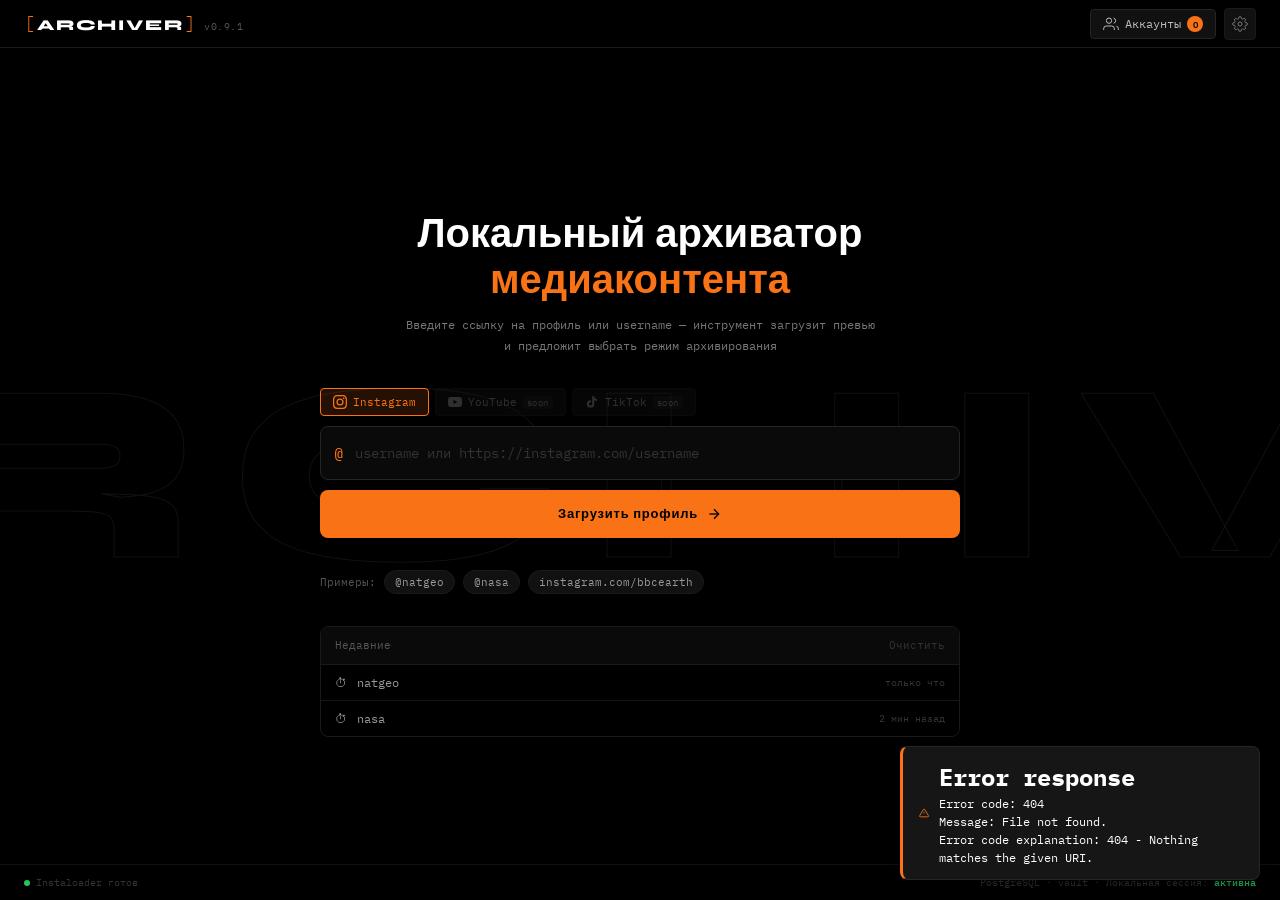
==== static/index.html @ 0d7811cb "Initial commit" ====
<!DOCTYPE html>
<html lang="ru">
<head>
  <meta charset="UTF-8" />
  <meta name="viewport" content="width=device-width, initial-scale=1.0" />
  <title>Archiver — Local Media Tool</title>

  <!-- Подключаем шрифты: IBM Plex Mono для технических данных, Syne для заголовков -->
  <link rel="preconnect" href="https://fonts.googleapis.com" />
  <link rel="preconnect" href="https://fonts.gstatic.com" crossorigin />
  <link href="https://fonts.googleapis.com/css2?family=IBM+Plex+Mono:ital,wght@0,300;0,400;0,500;0,600;1,300;1,400&family=Syne:wght@400;500;600;700;800&display=swap" rel="stylesheet" />

  <link rel="stylesheet" href="style.css" />
</head>
<body>

  <!-- =====================================================
       СТРАНИЦА ПОИСКА (search-page)
       Отображается по умолчанию при первом входе
  ====================================================== -->
  <div id="search-page" class="page active">

    <!-- Верхняя панель навигации -->
    <header class="top-bar">
      <div class="logo">
        <span class="logo-bracket">[</span>
        <span class="logo-name">ARCHIVER</span>
        <span class="logo-bracket">]</span>
        <span class="logo-version">v0.9.1</span>
      </div>

      <!-- Кнопки правой части шапки -->
      <div class="top-bar-actions">
        <!-- Кнопка управления аккаунтами: открывает drawer -->
        <button class="btn-accounts" id="btn-open-accounts" title="Управление аккаунтами">
          <svg width="16" height="16" viewBox="0 0 24 24" fill="none" stroke="currentColor" stroke-width="1.5">
            <path d="M17 21v-2a4 4 0 0 0-4-4H5a4 4 0 0 0-4 4v2"/>
            <circle cx="9" cy="7" r="4"/>
            <path d="M23 21v-2a4 4 0 0 0-3-3.87"/>
            <path d="M16 3.13a4 4 0 0 1 0 7.75"/>
          </svg>
          <span>Аккаунты</span>
          <!-- Индикатор подключённых аккаунтов -->
          <span class="accounts-badge">0</span>
        </button>

        <!-- Кнопка настроек -->
        <button class="btn-icon" id="btn-open-settings" title="Настройки">
          <svg width="16" height="16" viewBox="0 0 24 24" fill="none" stroke="currentColor" stroke-width="1.5">
            <circle cx="12" cy="12" r="3"/>
            <path d="M19.4 15a1.65 1.65 0 0 0 .33 1.82l.06.06a2 2 0 0 1-2.83 2.83l-.06-.06a1.65 1.65 0 0 0-1.82-.33 1.65 1.65 0 0 0-1 1.51V21a2 2 0 0 1-4 0v-.09A1.65 1.65 0 0 0 9 19.4a1.65 1.65 0 0 0-1.82.33l-.06.06a2 2 0 0 1-2.83-2.83l.06-.06A1.65 1.65 0 0 0 4.68 15a1.65 1.65 0 0 0-1.51-1H3a2 2 0 0 1 0-4h.09A1.65 1.65 0 0 0 4.6 9a1.65 1.65 0 0 0-.33-1.82l-.06-.06a2 2 0 0 1 2.83-2.83l.06.06A1.65 1.65 0 0 0 9 4.68a1.65 1.65 0 0 0 1-1.51V3a2 2 0 0 1 4 0v.09a1.65 1.65 0 0 0 1 1.51 1.65 1.65 0 0 0 1.82-.33l.06-.06a2 2 0 0 1 2.83 2.83l-.06.06A1.65 1.65 0 0 0 19.4 9a1.65 1.65 0 0 0 1.51 1H21a2 2 0 0 1 0 4h-.09a1.65 1.65 0 0 0-1.51 1z"/>
          </svg>
        </button>
      </div>
    </header>

    <!-- Центральный контент поисковой страницы -->
    <main class="search-main">

      <!-- Декоративный фоновый текст (чисто визуальный элемент) -->
      <div class="bg-decoration" aria-hidden="true">ARCHIVE</div>

      <div class="search-content">

        <!-- Заголовок и описание инструмента -->
        <div class="search-hero">
          <h1 class="search-title">
            Локальный архиватор
            <span class="title-accent">медиаконтента</span>
          </h1>
          <p class="search-subtitle">
            Введите ссылку на профиль или username — инструмент загрузит превью
            и предложит выбрать режим архивирования
          </p>
        </div>

        <!-- Форма поиска: поле ввода + кнопка -->
        <div class="search-form">

          <!-- Селектор платформы (будет расширяться) -->
          <div class="platform-selector">
            <button class="platform-btn active" data-platform="instagram" title="Instagram">
              <svg width="14" height="14" viewBox="0 0 24 24" fill="currentColor">
                <path d="M12 2.163c3.204 0 3.584.012 4.85.07 3.252.148 4.771 1.691 4.919 4.919.058 1.265.069 1.645.069 4.849 0 3.205-.012 3.584-.069 4.849-.149 3.225-1.664 4.771-4.919 4.919-1.266.058-1.644.07-4.85.07-3.204 0-3.584-.012-4.849-.07-3.26-.149-4.771-1.699-4.919-4.92-.058-1.265-.07-1.644-.07-4.849 0-3.204.013-3.583.07-4.849.149-3.227 1.664-4.771 4.919-4.919 1.266-.057 1.645-.069 4.849-.069zM12 0C8.741 0 8.333.014 7.053.072 2.695.272.273 2.69.073 7.052.014 8.333 0 8.741 0 12c0 3.259.014 3.668.072 4.948.2 4.358 2.618 6.78 6.98 6.98C8.333 23.986 8.741 24 12 24c3.259 0 3.668-.014 4.948-.072 4.354-.2 6.782-2.618 6.979-6.98.059-1.28.073-1.689.073-4.948 0-3.259-.014-3.667-.072-4.947-.196-4.354-2.617-6.78-6.979-6.98C15.668.014 15.259 0 12 0zm0 5.838a6.162 6.162 0 1 0 0 12.324 6.162 6.162 0 0 0 0-12.324zM12 16a4 4 0 1 1 0-8 4 4 0 0 1 0 8zm6.406-11.845a1.44 1.44 0 1 0 0 2.881 1.44 1.44 0 0 0 0-2.881z"/>
              </svg>
              Instagram
            </button>
            <!-- Будущие платформы: YouTube, TikTok и т.д. — скрыты, но в разметке есть -->
            <button class="platform-btn platform-coming" data-platform="youtube" title="Скоро: YouTube" disabled>
              <svg width="14" height="14" viewBox="0 0 24 24" fill="currentColor">
                <path d="M23.498 6.186a3.016 3.016 0 0 0-2.122-2.136C19.505 3.545 12 3.545 12 3.545s-7.505 0-9.377.505A3.017 3.017 0 0 0 .502 6.186C0 8.07 0 12 0 12s0 3.93.502 5.814a3.016 3.016 0 0 0 2.122 2.136c1.871.505 9.376.505 9.376.505s7.505 0 9.377-.505a3.015 3.015 0 0 0 2.122-2.136C24 15.93 24 12 24 12s0-3.93-.502-5.814z"/>
                <polygon points="9.545 15.568 15.818 12 9.545 8.432 9.545 15.568" fill="#000"/>
              </svg>
              YouTube
              <span class="coming-label">soon</span>
            </button>
            <button class="platform-btn platform-coming" data-platform="tiktok" title="Скоро: TikTok" disabled>
              <svg width="14" height="14" viewBox="0 0 24 24" fill="currentColor">
                <path d="M19.59 6.69a4.83 4.83 0 0 1-3.77-4.25V2h-3.45v13.67a2.89 2.89 0 0 1-2.88 2.5 2.89 2.89 0 0 1-2.89-2.89 2.89 2.89 0 0 1 2.89-2.89c.28 0 .54.04.79.1V9.01a6.33 6.33 0 0 0-.79-.05 6.34 6.34 0 0 0-6.34 6.34 6.34 6.34 0 0 0 6.34 6.34 6.34 6.34 0 0 0 6.33-6.34V8.75a8.16 8.16 0 0 0 4.78 1.52V6.82a4.85 4.85 0 0 1-1.01-.13z"/>
              </svg>
              TikTok
              <span class="coming-label">soon</span>
            </button>
          </div>

          <!-- Поле ввода ссылки или username -->
          <div class="input-wrapper">
            <span class="input-prefix">@</span>
            <input
              type="text"
              id="search-input"
              class="search-input"
              placeholder="username или https://instagram.com/username"
              autocomplete="off"
              spellcheck="false"
            />
            <!-- Кнопка очистки поля -->
            <button class="input-clear" id="btn-clear-input" style="display:none" title="Очистить">
              <svg width="14" height="14" viewBox="0 0 24 24" fill="none" stroke="currentColor" stroke-width="2">
                <line x1="18" y1="6" x2="6" y2="18"/><line x1="6" y1="6" x2="18" y2="18"/>
              </svg>
            </button>
          </div>

          <!-- Кнопка запуска загрузки профиля -->
          <button class="btn-search" id="btn-search">
            <span class="btn-search-text">Загрузить профиль</span>
            <svg class="btn-search-icon" width="16" height="16" viewBox="0 0 24 24" fill="none" stroke="currentColor" stroke-width="2">
              <line x1="5" y1="12" x2="19" y2="12"/>
              <polyline points="12 5 19 12 12 19"/>
            </svg>
          </button>
        </div>

        <!-- Подсказки примеров для быстрого заполнения -->
        <div class="search-hints">
          <span class="hints-label">Примеры:</span>
          <button class="hint-chip" data-val="natgeo">@natgeo</button>
          <button class="hint-chip" data-val="nasa">@nasa</button>
          <button class="hint-chip" data-val="https://instagram.com/bbcearth">instagram.com/bbcearth</button>
        </div>

        <!-- История последних поисков -->
        <div class="recent-searches" id="recent-searches">
          <div class="recent-header">
            <span>Недавние</span>
            <button class="recent-clear-btn" id="btn-clear-history">Очистить</button>
          </div>
          <div class="recent-list" id="recent-list">
            <button class="recent-item" data-val="natgeo">
              <span class="recent-icon">⏱</span>
              <span>natgeo</span>
              <span class="recent-time">5 мин назад</span>
            </button>
            <button class="recent-item" data-val="nasa">
              <span class="recent-icon">⏱</span>
              <span>nasa</span>
              <span class="recent-time">2 дня назад</span>
            </button>
          </div>
        </div>

      </div>

      <!-- Статусная строка внизу страницы поиска -->
      <footer class="search-footer">
        <div class="footer-status">
          <span class="status-dot status-ok"></span>
          <span>Instaloader готов</span>
        </div>
        <div class="footer-info">
          PostgreSQL · <span id="db-size">vault</span> · Локальная сессия: <span class="session-badge">активна</span>
        </div>
      </footer>

    </main>
  </div>
  <!-- /search-page -->


  <!-- =====================================================
       СТРАНИЦА ПРОФИЛЯ (profile-page)
       Отображается после успешной загрузки профиля
  ====================================================== -->
  <div id="profile-page" class="page">

    <!-- Верхняя навигационная панель профиля -->
    <header class="profile-topbar">
      <div class="profile-topbar-left">
        <!-- Кнопка возврата на поиск -->
        <button class="btn-back" id="btn-back">
          <svg width="16" height="16" viewBox="0 0 24 24" fill="none" stroke="currentColor" stroke-width="2">
            <polyline points="15 18 9 12 15 6"/>
          </svg>
          Назад
        </button>
        <!-- Хлебные крошки: платформа / аккаунт -->
        <div class="breadcrumb">
          <span class="breadcrumb-platform">instagram</span>
          <span class="breadcrumb-sep">/</span>
          <span class="breadcrumb-username" id="bc-username">natgeo</span>
        </div>
      </div>

      <div class="profile-topbar-right">
        <!-- Индикатор загруженных данных -->
        <div class="data-freshness">
          <span class="freshness-dot"></span>
          <span class="freshness-text">Загружено только что</span>
        </div>
        <!-- Кнопка обновления данных профиля -->
        <button class="btn-refresh" id="btn-refresh-profile" title="Обновить данные профиля">
          <svg width="14" height="14" viewBox="0 0 24 24" fill="none" stroke="currentColor" stroke-width="2">
            <polyline points="1 4 1 10 7 10"/>
            <path d="M3.51 15a9 9 0 1 0 2.13-9.36L1 10"/>
          </svg>
          Обновить
        </button>
        <!-- Кнопка управления аккаунтами -->
        <button class="btn-accounts btn-accounts-sm" id="btn-open-accounts-2" title="Аккаунты">
          <svg width="14" height="14" viewBox="0 0 24 24" fill="none" stroke="currentColor" stroke-width="1.5">
            <path d="M17 21v-2a4 4 0 0 0-4-4H5a4 4 0 0 0-4 4v2"/>
            <circle cx="9" cy="7" r="4"/>
            <path d="M23 21v-2a4 4 0 0 0-3-3.87"/>
            <path d="M16 3.13a4 4 0 0 1 0 7.75"/>
          </svg>
          <span class="accounts-badge">0</span>
        </button>
      </div>
    </header>

    <!-- Основной layout: левая панель + правая область контента -->
    <div class="profile-layout">

      <!-- ================================================
           ЛЕВАЯ ПАНЕЛЬ: профиль + опции скачивания
      ================================================= -->
      <aside class="profile-sidebar">

        <!-- --- Карточка профиля --- -->
        <div class="profile-card">

          <!-- Аватар профиля -->
          <div class="profile-avatar-wrap">
            <div class="profile-avatar" id="profile-avatar">
              <!-- Иницалы как заглушка (в реальности — <img>) -->
              <span id="profile-initials">NG</span>
              <!-- Верификация -->
              <div class="verified-badge" title="Верифицированный аккаунт">
                <svg width="10" height="10" viewBox="0 0 24 24" fill="#F97316">
                  <path d="M9 12l2 2 4-4m6 2a9 9 0 1 1-18 0 9 9 0 0 1 18 0z"/>
                </svg>
              </div>
            </div>
          </div>

          <!-- Имя и username -->
          <div class="profile-identity">
            <h2 class="profile-fullname" id="profile-fullname">National Geographic</h2>
            <span class="profile-username" id="profile-username">@natgeo</span>
            <!-- Тип аккаунта -->
            <span class="profile-type-badge">Публичный</span>
          </div>

          <!-- Счётчики профиля -->
          <div class="profile-stats">
            <div class="stat-item">
              <span class="stat-value" id="stat-posts">1 848</span>
              <span class="stat-label">публикаций</span>
            </div>
            <div class="stat-divider"></div>
            <div class="stat-item">
              <span class="stat-value" id="stat-followers">19.4M</span>
              <span class="stat-label">подписчиков</span>
            </div>
            <div class="stat-divider"></div>
            <div class="stat-item">
              <span class="stat-value" id="stat-following">143</span>
              <span class="stat-label">подписок</span>
            </div>
          </div>

          <!-- Биография профиля -->
          <div class="profile-bio" id="profile-bio">
            <p>🌍 Inspiring people to care about the planet since 1888.</p>
            <p>📷 Photos & stories from our photographers & explorers.</p>
            <a href="#" class="bio-link" onclick="return false">natgeo.com/wildwatch</a>
          </div>

          <!-- Мета-информация: дата регистрации, категория -->
          <div class="profile-meta">
            <div class="meta-row">
              <svg width="12" height="12" viewBox="0 0 24 24" fill="none" stroke="currentColor" stroke-width="2"><rect x="3" y="4" width="18" height="18" rx="2" ry="2"/><line x1="16" y1="2" x2="16" y2="6"/><line x1="8" y1="2" x2="8" y2="6"/><line x1="3" y1="10" x2="21" y2="10"/></svg>
              <span>С 2010 года в Instagram</span>
            </div>
            <div class="meta-row">
              <svg width="12" height="12" viewBox="0 0 24 24" fill="none" stroke="currentColor" stroke-width="2"><path d="M21 10c0 7-9 13-9 13s-9-6-9-13a9 9 0 0 1 18 0z"/><circle cx="12" cy="10" r="3"/></svg>
              <span>Издание / СМИ</span>
            </div>
          </div>

        </div>
        <!-- /profile-card -->


        <!-- --- Раздел: Опции архивирования --- -->
        <div class="options-section">

          <div class="section-header">
            <h3 class="section-title">Режим скачивания</h3>
          </div>

          <!-- Радио-группа: режим архивирования -->
          <div class="download-modes">

            <label class="mode-option">
              <input type="radio" name="dl-mode" value="meta-only" />
              <div class="mode-card">
                <div class="mode-icon">
                  <svg width="14" height="14" viewBox="0 0 24 24" fill="none" stroke="currentColor" stroke-width="1.5"><path d="M14 2H6a2 2 0 0 0-2 2v16a2 2 0 0 0 2 2h12a2 2 0 0 0 2-2V8z"/><polyline points="14 2 14 8 20 8"/></svg>
                </div>
                <div class="mode-info">
                  <span class="mode-name">Только метаданные</span>
                  <span class="mode-desc">Профиль без медиафайлов</span>
                </div>
              </div>
            </label>

            <label class="mode-option">
              <input type="radio" name="dl-mode" value="last-n" checked />
              <div class="mode-card active">
                <div class="mode-icon">
                  <svg width="14" height="14" viewBox="0 0 24 24" fill="none" stroke="currentColor" stroke-width="1.5"><rect x="3" y="3" width="18" height="18" rx="2"/><path d="M3 9h18M9 21V9"/></svg>
                </div>
                <div class="mode-info">
                  <span class="mode-name">Последние N постов</span>
                  <span class="mode-desc">Выбрать количество постов</span>
                </div>
              </div>
            </label>

            <label class="mode-option">
              <input type="radio" name="dl-mode" value="selected" />
              <div class="mode-card">
                <div class="mode-icon">
                  <svg width="14" height="14" viewBox="0 0 24 24" fill="none" stroke="currentColor" stroke-width="1.5"><polyline points="9 11 12 14 22 4"/><path d="M21 12v7a2 2 0 0 1-2 2H5a2 2 0 0 1-2-2V5a2 2 0 0 1 2-2h11"/></svg>
                </div>
                <div class="mode-info">
                  <span class="mode-name">Выбранные вручную</span>
                  <span class="mode-desc">Чекбоксы в сетке постов</span>
                </div>
              </div>
            </label>

            <label class="mode-option">
              <input type="radio" name="dl-mode" value="all-media" />
              <div class="mode-card">
                <div class="mode-icon">
                  <svg width="14" height="14" viewBox="0 0 24 24" fill="none" stroke="currentColor" stroke-width="1.5"><rect x="3" y="3" width="18" height="18" rx="2" ry="2"/><circle cx="8.5" cy="8.5" r="1.5"/><polyline points="21 15 16 10 5 21"/></svg>
                </div>
                <div class="mode-info">
                  <span class="mode-name">Медиа + метаданные</span>
                  <span class="mode-desc">Полная архивация</span>
                </div>
              </div>
            </label>

          </div>

          <!-- Параметр N для режима "Последние N постов" -->
          <div class="mode-param" id="param-last-n">
            <label class="param-label">Количество постов</label>
            <div class="param-input-row">
              <input type="range" min="1" max="100" value="30" id="range-posts-count" class="range-slider" />
              <span class="range-val" id="range-val">30</span>
            </div>
          </div>


          <!-- --- Глобальные опции --- -->
          <div class="section-header" style="margin-top: 16px;">
            <h3 class="section-title">Опции</h3>
          </div>

          <div class="global-options">

            <label class="option-toggle">
              <div class="toggle-info">
                <span class="toggle-name">Скачивать медиафайлы</span>
                <span class="toggle-desc">Фото и видео в оригинальном качестве</span>
              </div>
              <div class="toggle-switch" data-state="on" id="toggle-media">
                <div class="toggle-thumb"></div>
              </div>
            </label>

            <label class="option-toggle">
              <div class="toggle-info">
                <span class="toggle-name">Включить комментарии</span>
                <span class="toggle-desc">Загружать и сохранять комментарии</span>
              </div>
              <div class="toggle-switch" data-state="off" id="toggle-comments">
                <div class="toggle-thumb"></div>
              </div>
            </label>

            <label class="option-toggle">
              <div class="toggle-info">
                <span class="toggle-name">Сохранять Stories</span>
                <span class="toggle-desc">Требует активной сессии</span>
              </div>
              <div class="toggle-switch" data-state="off" id="toggle-stories">
                <div class="toggle-thumb"></div>
              </div>
            </label>

            <label class="option-toggle">
              <div class="toggle-info">
                <span class="toggle-name">ZIP-архив результата</span>
                <span class="toggle-desc">Упаковать всё в один .zip файл</span>
              </div>
              <div class="toggle-switch" data-state="on" id="toggle-zip">
                <div class="toggle-thumb"></div>
              </div>
            </label>

          </div>


          <!-- --- Кнопка запуска скачивания --- -->
          <div class="download-action">
            <!-- Информация об ожидаемом результате -->
            <div class="download-estimate">
              <div class="estimate-row">
                <span>Выбрано постов</span>
                <span class="estimate-val" id="est-posts">30</span>
              </div>
              <div class="estimate-row">
                <span>Медиафайлов ~</span>
                <span class="estimate-val" id="est-files">~60</span>
              </div>
              <div class="estimate-row">
                <span>Размер ~</span>
                <span class="estimate-val" id="est-size">~180 MB</span>
              </div>
            </div>

            <button class="btn-start-download" id="btn-start-download">
              <svg width="15" height="15" viewBox="0 0 24 24" fill="none" stroke="currentColor" stroke-width="2">
                <path d="M21 15v4a2 2 0 0 1-2 2H5a2 2 0 0 1-2-2v-4"/>
                <polyline points="7 10 12 15 17 10"/>
                <line x1="12" y1="15" x2="12" y2="3"/>
              </svg>
              Начать архивирование
            </button>

            <!-- Кнопка скачивания ZIP (появится после завершения) -->
            <button class="btn-download-zip" id="btn-download-zip" style="display:none">
              <svg width="15" height="15" viewBox="0 0 24 24" fill="none" stroke="currentColor" stroke-width="2">
                <path d="M21 15v4a2 2 0 0 1-2 2H5a2 2 0 0 1-2-2v-4"/>
                <polyline points="7 10 12 15 17 10"/>
                <line x1="12" y1="15" x2="12" y2="3"/>
              </svg>
              Скачать ZIP
              <span class="zip-size">178.4 MB</span>
            </button>
          </div>


          <!-- --- Прогресс скачивания --- -->
          <div class="progress-block" id="progress-block" style="display:none">

            <div class="progress-header">
              <span class="progress-label" id="progress-label">Загрузка метаданных...</span>
              <span class="progress-pct" id="progress-pct">0%</span>
            </div>

            <div class="progress-bar-wrap">
              <div class="progress-bar" id="progress-bar" style="width: 0%"></div>
            </div>

            <div class="progress-details">
              <span id="progress-current">0</span> / <span id="progress-total">30</span> постов
            </div>

            <div class="progress-controls">
              <button class="btn-pause" id="btn-pause">
                <svg width="12" height="12" viewBox="0 0 24 24" fill="currentColor">
                  <rect x="6" y="4" width="4" height="16"/><rect x="14" y="4" width="4" height="16"/>
                </svg>
                Пауза
              </button>
              <button class="btn-stop" id="btn-stop">
                <svg width="12" height="12" viewBox="0 0 24 24" fill="currentColor">
                  <rect x="3" y="3" width="18" height="18"/>
                </svg>
                Стоп
              </button>
            </div>

            <!-- Rate limit предупреждение -->
            <div class="rate-limit-warn" id="rate-limit-warn" style="display:none">
              <svg width="13" height="13" viewBox="0 0 24 24" fill="none" stroke="#F97316" stroke-width="2">
                <path d="M10.29 3.86L1.82 18a2 2 0 0 0 1.71 3h16.94a2 2 0 0 0 1.71-3L13.71 3.86a2 2 0 0 0-3.42 0z"/>
                <line x1="12" y1="9" x2="12" y2="13"/><line x1="12" y1="17" x2="12.01" y2="17"/>
              </svg>
              <span>Rate limit — задача поставлена на паузу. Прогресс сохранён.</span>
            </div>

          </div>
          <!-- /progress-block -->

          <!-- История задач этого профиля -->
          <div class="jobs-history" id="jobs-history">
            <div class="section-header">
              <h3 class="section-title">История задач</h3>
            </div>
            <div class="jobs-list">
              <div class="job-item">
                <div class="job-status-dot job-paused-dot"></div>
                <div class="job-info">
                  <span class="job-name">Задач пока нет</span>
                  <span class="job-date">Создайте архив после загрузки профиля</span>
                </div>
                <span class="job-size">—</span>
              </div>
            </div>
          </div>

        </div>
        <!-- /options-section -->

      </aside>
      <!-- /profile-sidebar -->


      <!-- ================================================
           ПРАВАЯ ОБЛАСТЬ: Stories + сетка постов
      ================================================= -->
      <main class="profile-content">

        <!-- Горизонтальная полоса Stories -->
        <div class="stories-strip" id="stories-strip">
          <div class="stories-header">
            <span class="stories-title">Stories Highlights</span>
            <span class="stories-count" id="stories-count">14 highlights</span>
          </div>
          <div class="stories-scroll" id="stories-scroll">
            <!-- Stories генерируются JavaScript'ом -->
          </div>
        </div>

        <!-- Панель управления постами: вкладки + выбор + поиск -->
        <div class="posts-toolbar">

          <!-- Вкладки: Публикации / Reels / Отмеченные -->
          <div class="posts-tabs">
            <button class="posts-tab active" data-tab="posts">
              <svg width="14" height="14" viewBox="0 0 24 24" fill="none" stroke="currentColor" stroke-width="2">
                <rect x="3" y="3" width="7" height="7"/><rect x="14" y="3" width="7" height="7"/>
                <rect x="14" y="14" width="7" height="7"/><rect x="3" y="14" width="7" height="7"/>
              </svg>
              Публикации
            </button>
            <button class="posts-tab" data-tab="reels">
              <svg width="14" height="14" viewBox="0 0 24 24" fill="none" stroke="currentColor" stroke-width="2">
                <polygon points="23 7 16 12 23 17 23 7"/><rect x="1" y="5" width="15" height="14" rx="2" ry="2"/>
              </svg>
              Reels
            </button>
            <button class="posts-tab" data-tab="tagged">
              <svg width="14" height="14" viewBox="0 0 24 24" fill="none" stroke="currentColor" stroke-width="2">
                <path d="M20.59 13.41l-7.17 7.17a2 2 0 0 1-2.83 0L2 12V2h10l8.59 8.59a2 2 0 0 1 0 2.82z"/>
                <line x1="7" y1="7" x2="7.01" y2="7"/>
              </svg>
              Отмеченные
            </button>
          </div>

          <!-- Кнопки управления выбором -->
          <div class="selection-controls">
            <button class="btn-select-all" id="btn-select-all">Выбрать все</button>
            <button class="btn-deselect-all" id="btn-deselect-all">Снять выбор</button>
            <!-- Счётчик выделенных постов -->
            <span class="selected-counter" id="selected-counter">
              <span id="selected-count">0</span> выбрано
            </span>
          </div>

          <!-- Фильтр по типу контента -->
          <div class="content-filters">
            <button class="filter-chip active" data-filter="all">Все</button>
            <button class="filter-chip" data-filter="photo">Фото</button>
            <button class="filter-chip" data-filter="video">Видео</button>
            <button class="filter-chip" data-filter="carousel">Карусель</button>
          </div>

        </div>
        <!-- /posts-toolbar -->

        <!-- Сетка публикаций с независимой прокруткой -->
        <div class="posts-grid-wrap">
          <div class="posts-grid" id="posts-grid">
            <!-- Посты генерируются JavaScript'ом -->
          </div>

          <!-- Лоадер при подгрузке следующей страницы -->
          <div class="grid-loader" id="grid-loader" style="display:none">
            <div class="grid-loader-spinner"></div>
            <span>Загрузка следующей партии...</span>
          </div>

          <!-- Конец списка -->
          <div class="grid-end" id="grid-end" style="display:none">
            <div class="grid-end-line"></div>
            <span>Загружено <strong id="total-loaded">48</strong> из <strong>1848</strong> публикаций</span>
            <button class="btn-load-more" id="btn-load-more">Загрузить ещё 48</button>
          </div>
        </div>
        <!-- /posts-grid-wrap -->

      </main>
      <!-- /profile-content -->

    </div>
    <!-- /profile-layout -->

  </div>
  <!-- /profile-page -->


  <!-- =====================================================
       МОДАЛ: Предпросмотр поста (post-preview)
       Открывается при клике на пост в сетке
  ====================================================== -->
  <div class="modal-overlay" id="post-preview-overlay">
    <div class="post-preview-modal" id="post-preview-modal">

      <!-- Кнопка закрытия модала -->
      <button class="modal-close" id="modal-close">
        <svg width="18" height="18" viewBox="0 0 24 24" fill="none" stroke="currentColor" stroke-width="2">
          <line x1="18" y1="6" x2="6" y2="18"/><line x1="6" y1="6" x2="18" y2="18"/>
        </svg>
      </button>

      <!-- Навигация между постами внутри модала -->
      <button class="modal-nav modal-prev" id="modal-prev">
        <svg width="20" height="20" viewBox="0 0 24 24" fill="none" stroke="currentColor" stroke-width="2">
          <polyline points="15 18 9 12 15 6"/>
        </svg>
      </button>
      <button class="modal-nav modal-next" id="modal-next">
        <svg width="20" height="20" viewBox="0 0 24 24" fill="none" stroke="currentColor" stroke-width="2">
          <polyline points="9 18 15 12 9 6"/>
        </svg>
      </button>

      <!-- Медиа-область -->
      <div class="preview-media-area" id="preview-media-area">
        <!-- Иконка типа медиа -->
        <div class="preview-media-type" id="preview-media-type"></div>
        <!-- Основное изображение/видео -->
        <div class="preview-media-content" id="preview-media-content">
          <!-- Заглушка изображения -->
          <div class="preview-img-placeholder" id="preview-img-placeholder">
            <div class="placeholder-pattern"></div>
            <div class="placeholder-shimmer"></div>
          </div>
        </div>
        <!-- Навигация по каруселям -->
        <div class="carousel-dots" id="carousel-dots"></div>
      </div>

      <!-- Метаданные поста -->
      <div class="preview-meta-area">

        <!-- Шапка поста: автор и дата -->
        <div class="preview-post-header">
          <div class="preview-author-avatar" id="preview-author-avatar">NG</div>
          <div class="preview-author-info">
            <span class="preview-author-name" id="preview-author-name">natgeo</span>
            <span class="preview-post-date" id="preview-post-date">14 апр 2024</span>
          </div>
          <!-- Кнопка выделения поста из модала -->
          <div class="preview-select-wrap">
            <label class="preview-checkbox-label">
              <input type="checkbox" class="preview-post-checkbox" id="preview-post-checkbox" />
              <span class="preview-checkbox-text">В архив</span>
            </label>
          </div>
        </div>

        <!-- Статистика поста -->
        <div class="preview-post-stats">
          <div class="post-stat">
            <svg width="14" height="14" viewBox="0 0 24 24" fill="none" stroke="currentColor" stroke-width="2">
              <path d="M20.84 4.61a5.5 5.5 0 0 0-7.78 0L12 5.67l-1.06-1.06a5.5 5.5 0 0 0-7.78 7.78l1.06 1.06L12 21.23l7.78-7.78 1.06-1.06a5.5 5.5 0 0 0 0-7.78z"/>
            </svg>
            <span id="preview-likes">247K</span>
          </div>
          <div class="post-stat">
            <svg width="14" height="14" viewBox="0 0 24 24" fill="none" stroke="currentColor" stroke-width="2">
              <path d="M21 15a2 2 0 0 1-2 2H7l-4 4V5a2 2 0 0 1 2-2h14a2 2 0 0 1 2 2z"/>
            </svg>
            <span id="preview-comments-count">1.2K</span>
          </div>
          <div class="post-stat post-stat-type">
            <svg width="14" height="14" viewBox="0 0 24 24" fill="none" stroke="currentColor" stroke-width="2">
              <rect x="3" y="3" width="18" height="18" rx="2" ry="2"/>
              <circle cx="8.5" cy="8.5" r="1.5"/>
              <polyline points="21 15 16 10 5 21"/>
            </svg>
            <span id="preview-type-label">Фото</span>
          </div>
          <div class="post-stat">
            <svg width="14" height="14" viewBox="0 0 24 24" fill="none" stroke="currentColor" stroke-width="2">
              <rect x="2" y="2" width="20" height="20" rx="2" ry="2"/>
              <line x1="8" y1="6" x2="21" y2="6"/>
              <line x1="8" y1="12" x2="21" y2="12"/>
              <line x1="8" y1="18" x2="21" y2="18"/>
              <line x1="3" y1="6" x2="3.01" y2="6"/>
              <line x1="3" y1="12" x2="3.01" y2="12"/>
              <line x1="3" y1="18" x2="3.01" y2="18"/>
            </svg>
            <span id="preview-post-id">shortcode: AbCdEfG</span>
          </div>
        </div>

        <!-- Описание поста -->
        <div class="preview-caption-wrap">
          <div class="preview-caption" id="preview-caption">
            Загрузка описания поста...
          </div>
          <button class="caption-toggle" id="caption-toggle">Читать полностью</button>
        </div>

        <!-- Хэштеги -->
        <div class="preview-hashtags" id="preview-hashtags"></div>

        <!-- Геолокация если есть -->
        <div class="preview-location" id="preview-location" style="display:none">
          <svg width="12" height="12" viewBox="0 0 24 24" fill="none" stroke="#F97316" stroke-width="2">
            <path d="M21 10c0 7-9 13-9 13s-9-6-9-13a9 9 0 0 1 18 0z"/>
            <circle cx="12" cy="10" r="3"/>
          </svg>
          <span id="preview-location-text"></span>
        </div>

        <!-- Метаданные файла -->
        <div class="preview-file-meta">
          <div class="file-meta-row">
            <span class="file-meta-key">Shortcode</span>
            <span class="file-meta-val" id="pm-shortcode">—</span>
          </div>
          <div class="file-meta-row">
            <span class="file-meta-key">Разрешение</span>
            <span class="file-meta-val" id="pm-resolution">—</span>
          </div>
          <div class="file-meta-row">
            <span class="file-meta-key">Формат</span>
            <span class="file-meta-val" id="pm-format">—</span>
          </div>
          <div class="file-meta-row">
            <span class="file-meta-key">Размер</span>
            <span class="file-meta-val" id="pm-size">—</span>
          </div>
          <div class="file-meta-row">
            <span class="file-meta-key">Timestamp</span>
            <span class="file-meta-val" id="pm-timestamp">—</span>
          </div>
        </div>

        <!-- Кнопки действий в модале -->
        <div class="preview-actions">
          <button class="btn-preview-action btn-preview-download" id="btn-preview-download">
            <svg width="14" height="14" viewBox="0 0 24 24" fill="none" stroke="currentColor" stroke-width="2">
              <path d="M21 15v4a2 2 0 0 1-2 2H5a2 2 0 0 1-2-2v-4"/>
              <polyline points="7 10 12 15 17 10"/>
              <line x1="12" y1="15" x2="12" y2="3"/>
            </svg>
            Скачать этот пост
          </button>
          <button class="btn-preview-action btn-preview-meta" id="btn-preview-meta">
            <svg width="14" height="14" viewBox="0 0 24 24" fill="none" stroke="currentColor" stroke-width="2">
              <path d="M14 2H6a2 2 0 0 0-2 2v16a2 2 0 0 0 2 2h12a2 2 0 0 0 2-2V8z"/>
              <polyline points="14 2 14 8 20 8"/>
            </svg>
            Только JSON
          </button>
        </div>

      </div>
      <!-- /preview-meta-area -->

    </div>
  </div>
  <!-- /post-preview-overlay -->


  <!-- =====================================================
       DRAWER: Управление аккаунтами (accounts-drawer)
       Открывается по кнопке "Аккаунты"
  ====================================================== -->
  <div class="drawer-overlay" id="accounts-drawer-overlay">
    <div class="accounts-drawer" id="accounts-drawer">

      <!-- Заголовок drawer -->
      <div class="drawer-header">
        <h2 class="drawer-title">Интегрированные аккаунты</h2>
        <button class="drawer-close" id="drawer-close">
          <svg width="18" height="18" viewBox="0 0 24 24" fill="none" stroke="currentColor" stroke-width="2">
            <line x1="18" y1="6" x2="6" y2="18"/><line x1="6" y1="6" x2="18" y2="18"/>
          </svg>
        </button>
      </div>

      <!-- Описание -->
      <p class="drawer-desc">
        Привязанные Instagram-аккаунты для авторизованного скачивания.
        Session file используется для доступа к приватному контенту.
        Создать session можно командой: <code>instaloader --login=YOUR_USERNAME</code>.
      </p>

      <!-- Список аккаунтов -->
      <div class="accounts-list" id="accounts-list">
        <div class="account-card account-loading">
          <div class="account-avatar">IG</div>
          <div class="account-info">
            <div class="account-name-row">
              <span class="account-username">Загрузка аккаунтов...</span>
              <span class="account-status-badge account-warning">vault</span>
            </div>
            <div class="account-details">
              <div class="account-detail-row">
                <span class="detail-key">Vault</span>
                <span class="detail-val">Секреты не отображаются в интерфейсе</span>
              </div>
            </div>
          </div>
        </div>

      </div>
      <!-- /accounts-list -->

      <!-- Кнопка добавления нового аккаунта -->
      <button class="btn-add-account" id="btn-add-account">
        <svg width="14" height="14" viewBox="0 0 24 24" fill="none" stroke="currentColor" stroke-width="2">
          <line x1="12" y1="5" x2="12" y2="19"/><line x1="5" y1="12" x2="19" y2="12"/>
        </svg>
        Добавить аккаунт Instagram
      </button>

      <!-- Блок добавления нового аккаунта (скрыт по умолчанию) -->
      <div class="add-account-form" id="add-account-form" style="display:none">
        <div class="form-group">
          <label class="form-label">Username Instagram</label>
          <input type="text" class="form-input" placeholder="@username" id="new-account-username" />
        </div>
        <div class="form-group">
          <label class="form-label">Session файл (опционально)</label>
          <div class="file-drop-zone" id="session-drop-zone">
            <input type="file" id="session-file-input" class="sr-only" />
            <svg width="20" height="20" viewBox="0 0 24 24" fill="none" stroke="currentColor" stroke-width="1.5">
              <path d="M14 2H6a2 2 0 0 0-2 2v16a2 2 0 0 0 2 2h12a2 2 0 0 0 2-2V8z"/>
              <polyline points="14 2 14 8 20 8"/>
            </svg>
            <span>Перетащите .session/cookies файл или <u>выберите</u></span>
          </div>
        </div>
        <div class="form-group">
          <label class="form-label">Тип секрета</label>
          <select class="form-input" id="new-account-secret-kind">
            <option value="session">Instaloader session</option>
            <option value="cookies">Cookies file</option>
          </select>
        </div>
        <div class="form-actions">
          <button class="btn-cancel-add" id="btn-cancel-add">Отмена</button>
          <button class="btn-confirm-add" id="btn-confirm-add">Добавить</button>
        </div>
      </div>

      <!-- Разделитель -->
      <div class="drawer-divider"></div>

      <!-- Информация о безопасности -->
      <div class="drawer-security-note">
        <svg width="13" height="13" viewBox="0 0 24 24" fill="none" stroke="#F97316" stroke-width="2">
          <path d="M12 22s8-4 8-10V5l-8-3-8 3v7c0 6 8 10 8 10z"/>
        </svg>
        <p>
          Archiver не обходит ограничения Instagram. Session файлы хранятся
          локально и используются только для авторизованных запросов через Instaloader.
        </p>
      </div>

      <!-- Блок поддерживаемых платформ (расширяемость) -->
      <div class="drawer-platforms">
        <div class="platforms-label">Поддерживаемые платформы</div>
        <div class="platforms-list">
          <div class="platform-item platform-available">
            <svg width="14" height="14" viewBox="0 0 24 24" fill="currentColor"><path d="M12 2.163c3.204 0 3.584.012 4.85.07 3.252.148 4.771 1.691 4.919 4.919.058 1.265.069 1.645.069 4.849 0 3.205-.012 3.584-.069 4.849-.149 3.225-1.664 4.771-4.919 4.919-1.266.058-1.644.07-4.85.07-3.204 0-3.584-.012-4.849-.07-3.26-.149-4.771-1.699-4.919-4.92-.058-1.265-.07-1.644-.07-4.849 0-3.204.013-3.583.07-4.849.149-3.227 1.664-4.771 4.919-4.919 1.266-.057 1.645-.069 4.849-.069zM12 0C8.741 0 8.333.014 7.053.072 2.695.272.273 2.69.073 7.052.014 8.333 0 8.741 0 12c0 3.259.014 3.668.072 4.948.2 4.358 2.618 6.78 6.98 6.98C8.333 23.986 8.741 24 12 24c3.259 0 3.668-.014 4.948-.072 4.354-.2 6.782-2.618 6.979-6.98.059-1.28.073-1.689.073-4.948 0-3.259-.014-3.667-.072-4.947-.196-4.354-2.617-6.78-6.979-6.98C15.668.014 15.259 0 12 0zm0 5.838a6.162 6.162 0 1 0 0 12.324 6.162 6.162 0 0 0 0-12.324zM12 16a4 4 0 1 1 0-8 4 4 0 0 1 0 8zm6.406-11.845a1.44 1.44 0 1 0 0 2.881 1.44 1.44 0 0 0 0-2.881z"/></svg>
            Instagram
            <span class="platform-avail-badge">доступно</span>
          </div>
          <div class="platform-item platform-future">
            <svg width="14" height="14" viewBox="0 0 24 24" fill="currentColor"><path d="M23.498 6.186a3.016 3.016 0 0 0-2.122-2.136C19.505 3.545 12 3.545 12 3.545s-7.505 0-9.377.505A3.017 3.017 0 0 0 .502 6.186C0 8.07 0 12 0 12s0 3.93.502 5.814a3.016 3.016 0 0 0 2.122 2.136c1.871.505 9.376.505 9.376.505s7.505 0 9.377-.505a3.015 3.015 0 0 0 2.122-2.136C24 15.93 24 12 24 12s0-3.93-.502-5.814z"/><polygon points="9.545 15.568 15.818 12 9.545 8.432 9.545 15.568" fill="#000"/></svg>
            YouTube
            <span class="platform-future-badge">скоро</span>
          </div>
          <div class="platform-item platform-future">
            <svg width="14" height="14" viewBox="0 0 24 24" fill="currentColor"><path d="M19.59 6.69a4.83 4.83 0 0 1-3.77-4.25V2h-3.45v13.67a2.89 2.89 0 0 1-2.88 2.5 2.89 2.89 0 0 1-2.89-2.89 2.89 2.89 0 0 1 2.89-2.89c.28 0 .54.04.79.1V9.01a6.33 6.33 0 0 0-.79-.05 6.34 6.34 0 0 0-6.34 6.34 6.34 6.34 0 0 0 6.34 6.34 6.34 6.34 0 0 0 6.33-6.34V8.75a8.16 8.16 0 0 0 4.78 1.52V6.82a4.85 4.85 0 0 1-1.01-.13z"/></svg>
            TikTok
            <span class="platform-future-badge">скоро</span>
          </div>
          <div class="platform-item platform-future">
            <svg width="14" height="14" viewBox="0 0 24 24" fill="currentColor"><path d="M24 12.073c0-6.627-5.373-12-12-12s-12 5.373-12 12c0 5.99 4.388 10.954 10.125 11.854v-8.385H7.078v-3.47h3.047V9.43c0-3.007 1.792-4.669 4.533-4.669 1.312 0 2.686.235 2.686.235v2.953H15.83c-1.491 0-1.956.925-1.956 1.874v2.25h3.328l-.532 3.47h-2.796v8.385C19.612 23.027 24 18.062 24 12.073z"/></svg>
            Facebook
            <span class="platform-future-badge">скоро</span>
          </div>
        </div>
      </div>

    </div>
  </div>
  <!-- /accounts-drawer -->


  <!-- =====================================================
       ТОСТ-УВЕДОМЛЕНИЯ (toast-container)
       Для отображения временных сообщений
  ====================================================== -->
  <div class="toast-container" id="toast-container"></div>


  <!-- =====================================================
       ЛОАДЕР ЗАГРУЗКИ ПРОФИЛЯ
       Анимация при загрузке превью профиля
  ====================================================== -->
  <div class="profile-loader-overlay" id="profile-loader">
    <div class="loader-content">
      <div class="loader-spinner">
        <svg width="40" height="40" viewBox="0 0 50 50">
          <circle cx="25" cy="25" r="20" fill="none" stroke="#F97316" stroke-width="3"
                  stroke-dasharray="100 60" stroke-linecap="round">
            <animateTransform attributeName="transform" type="rotate"
                              from="0 25 25" to="360 25 25" dur="1s" repeatCount="indefinite"/>
          </circle>
        </svg>
      </div>
      <div class="loader-text">
        <span class="loader-primary" id="loader-primary-text">Загружаем профиль...</span>
        <span class="loader-secondary" id="loader-secondary-text">Подключение к Instagram API</span>
      </div>
      <div class="loader-steps">
        <div class="loader-step active" id="ls-1">
          <div class="ls-dot"></div>
          <span>Разрешение username</span>
        </div>
        <div class="loader-step" id="ls-2">
          <div class="ls-dot"></div>
          <span>Загрузка метаданных</span>
        </div>
        <div class="loader-step" id="ls-3">
          <div class="ls-dot"></div>
          <span>Превью публикаций</span>
        </div>
      </div>
    </div>
  </div>
  <!-- /profile-loader -->

  <!-- =====================================================
       SETUP/LOGIN OVERLAYS
       Встроены поверх макета, не меняют основную верстку
  ====================================================== -->
  <div class="auth-overlay" id="setup-overlay">
    <div class="auth-modal">
      <div class="auth-logo">
        <span class="logo-bracket">[</span><span class="logo-name">ARCHIVER</span><span class="logo-bracket">]</span>
        <span class="logo-version">setup</span>
      </div>
      <h2 class="auth-title">Инициализация администратора</h2>
      <p class="auth-desc">
        Создайте локального администратора. PostgreSQL поднимается Docker автоматически, а session и cookies хранятся только в encrypted vault.
      </p>
      <form class="auth-form" id="setup-form">
        <label class="form-group">
          <span class="form-label">Admin username</span>
          <input class="form-input" id="setup-admin" minlength="3" required />
        </label>
        <label class="form-group">
          <span class="form-label">Admin password</span>
          <input class="form-input" id="setup-password" type="password" minlength="8" required />
        </label>
        <label class="form-group">
          <span class="form-label">Confirm password</span>
          <input class="form-input" id="setup-password-confirm" type="password" minlength="8" required />
        </label>
        <button class="btn-confirm-add auth-submit" type="submit">Инициализировать</button>
        <button class="btn-cancel-add auth-submit" id="btn-show-login" type="button">Уже есть администратор</button>
        <div class="auth-error" id="setup-error"></div>
      </form>
    </div>
  </div>

  <div class="auth-overlay" id="login-overlay">
    <div class="auth-modal">
      <div class="auth-logo">
        <span class="logo-bracket">[</span><span class="logo-name">ARCHIVER</span><span class="logo-bracket">]</span>
        <span class="logo-version">admin</span>
      </div>
      <h2 class="auth-title">Вход</h2>
      <p class="auth-desc">Авторизуйтесь, чтобы управлять аккаунтами, настройками и задачами архивации.</p>
      <form class="auth-form" id="login-form">
        <label class="form-group">
          <span class="form-label">Username</span>
          <input class="form-input" id="login-username" required />
        </label>
        <label class="form-group">
          <span class="form-label">Password</span>
          <input class="form-input" id="login-password" type="password" required />
        </label>
        <button class="btn-confirm-add auth-submit" type="submit">Войти</button>
        <button class="btn-cancel-add auth-submit" id="btn-show-register" type="button">Инициализировать нового администратора</button>
        <div class="auth-error" id="login-error"></div>
      </form>
    </div>
  </div>

  <div class="auth-overlay" id="settings-overlay">
    <div class="settings-modal">
      <div class="drawer-header">
        <h2 class="drawer-title">Настройки сервиса</h2>
        <button class="drawer-close" id="settings-close">
          <svg width="18" height="18" viewBox="0 0 24 24" fill="none" stroke="currentColor" stroke-width="2">
            <line x1="18" y1="6" x2="6" y2="18"/><line x1="6" y1="6" x2="18" y2="18"/>
          </svg>
        </button>
      </div>
      <form class="settings-form" id="settings-form">
        <label class="form-group">
          <span class="form-label">Preview cache TTL, sec</span>
          <input class="form-input" name="preview_cache_ttl_sec" type="number" min="60" />
        </label>
        <label class="form-group">
          <span class="form-label">Rate limit wait, sec</span>
          <input class="form-input" name="rate_limit_wait_sec" type="number" min="60" />
        </label>
        <label class="form-group">
          <span class="form-label">Scheduler interval, sec</span>
          <input class="form-input" name="scheduler_interval_sec" type="number" min="5" />
        </label>
        <label class="form-group">
          <span class="form-label">Default preview posts</span>
          <input class="form-input" name="default_preview_posts" type="number" min="1" max="200" />
        </label>
        <label class="form-group">
          <span class="form-label">Comments limit</span>
          <input class="form-input" name="comments_limit" type="number" min="0" />
        </label>
        <label class="form-group settings-wide">
          <span class="form-label">Archive directory</span>
          <input class="form-input" name="archive_dir" />
        </label>
        <button class="btn-confirm-add settings-wide" type="submit">Сохранить</button>
        <button class="btn-cancel-add settings-wide" type="button" id="btn-logout">Выйти из admin</button>
      </form>
    </div>
  </div>

  <script src="app.js"></script>
</body>
</html>
---- static/style.css ----
/* =======================================================
   Instagram Archiver — Глобальные стили
   Тема: OLED Black (#000000, #FFFFFF, #F97316)
   Шрифты: Syne (заголовки), IBM Plex Mono (данные/технич.)
   ======================================================= */

/* --- Сброс и базовые настройки --- */
*, *::before, *::after {
  box-sizing: border-box;
  margin: 0;
  padding: 0;
}

:root {
  /* Основная цветовая схема */
  --black:        #000000;
  --white:        #FFFFFF;
  --orange:       #F97316;
  --orange-dim:   rgba(249, 115, 22, 0.15);
  --orange-glow:  rgba(249, 115, 22, 0.08);

  /* Серые оттенки (только для границ и разделителей, без цвета в тексте) */
  --gray-950:     #0A0A0A;
  --gray-900:     #111111;
  --gray-850:     #161616;
  --gray-800:     #1A1A1A;
  --gray-750:     #1F1F1F;
  --gray-700:     #252525;
  --gray-600:     #333333;
  --gray-500:     #555555;
  --gray-400:     #777777;
  --gray-300:     #999999;
  --gray-200:     #BBBBBB;
  --gray-100:     #DDDDDD;

  /* Функциональные цвета */
  --green:        #22c55e;
  --yellow:       #eab308;
  --red:          #ef4444;

  /* Типографика */
  --font-display: 'Syne', sans-serif;
  --font-mono:    'IBM Plex Mono', monospace;

  /* Радиусы скруглений */
  --radius-sm:    4px;
  --radius-md:    8px;
  --radius-lg:    12px;
  --radius-xl:    16px;
  --radius-full:  9999px;

  /* Переходы */
  --transition:   0.2s ease;
  --transition-slow: 0.4s ease;

  /* Отступы Layout */
  --sidebar-width: 320px;
  --topbar-height: 48px;
  --profile-topbar-height: 46px;
  --stories-height: 110px;
  --toolbar-height: 52px;
}

html {
  font-size: 14px;
  scroll-behavior: smooth;
}

body {
  font-family: var(--font-mono);
  background-color: var(--black);
  color: var(--white);
  line-height: 1.5;
  overflow: hidden; /* Страницы сами управляют прокруткой */
  height: 100vh;
  width: 100vw;
  -webkit-font-smoothing: antialiased;
  -moz-osx-font-smoothing: grayscale;
}

/* --- Кастомная полоса прокрутки --- */
::-webkit-scrollbar {
  width: 4px;
  height: 4px;
}
::-webkit-scrollbar-track {
  background: var(--black);
}
::-webkit-scrollbar-thumb {
  background: var(--gray-700);
  border-radius: var(--radius-full);
}
::-webkit-scrollbar-thumb:hover {
  background: var(--orange);
}

/* --- Базовые элементы --- */
a {
  color: var(--orange);
  text-decoration: none;
}
a:hover {
  text-decoration: underline;
}

button {
  font-family: var(--font-mono);
  cursor: pointer;
  border: none;
  background: none;
  color: inherit;
  font-size: inherit;
}

input {
  font-family: var(--font-mono);
  outline: none;
}

/* =======================================================
   СИСТЕМА СТРАНИЦ
   .page — базовый класс, .active — видимая страница
   ======================================================= */
.page {
  display: none;
  width: 100vw;
  height: 100vh;
  overflow: hidden;
}
.page.active {
  display: flex;
  flex-direction: column;
}


/* =======================================================
   ВЕРХНЯЯ ПАНЕЛЬ (search-page topbar)
   ======================================================= */
.top-bar {
  height: var(--topbar-height);
  background: var(--black);
  border-bottom: 1px solid var(--gray-800);
  display: flex;
  align-items: center;
  justify-content: space-between;
  padding: 0 24px;
  flex-shrink: 0;
  position: relative;
  z-index: 10;
}

/* Логотип в квадратных скобках */
.logo {
  display: flex;
  align-items: baseline;
  gap: 2px;
}
.logo-bracket {
  font-family: var(--font-mono);
  font-size: 18px;
  color: var(--orange);
  font-weight: 300;
}
.logo-name {
  font-family: var(--font-display);
  font-size: 15px;
  font-weight: 800;
  letter-spacing: 0.12em;
  color: var(--white);
}
.logo-version {
  font-family: var(--font-mono);
  font-size: 10px;
  color: var(--gray-500);
  margin-left: 6px;
  letter-spacing: 0.05em;
}

/* Кнопки в правой части шапки */
.top-bar-actions {
  display: flex;
  align-items: center;
  gap: 8px;
}

/* Кнопка аккаунтов */
.btn-accounts {
  display: flex;
  align-items: center;
  gap: 6px;
  padding: 6px 12px;
  background: var(--gray-900);
  border: 1px solid var(--gray-700);
  border-radius: var(--radius-sm);
  color: var(--gray-200);
  font-size: 12px;
  transition: all var(--transition);
  position: relative;
}
.btn-accounts:hover {
  border-color: var(--orange);
  color: var(--white);
  background: var(--gray-800);
}

/* Бейдж с количеством аккаунтов */
.accounts-badge {
  display: inline-flex;
  align-items: center;
  justify-content: center;
  width: 16px;
  height: 16px;
  background: var(--orange);
  color: var(--black);
  font-size: 9px;
  font-weight: 600;
  border-radius: var(--radius-full);
}

/* Кнопка иконка (настройки и т.п.) */
.btn-icon {
  width: 32px;
  height: 32px;
  display: flex;
  align-items: center;
  justify-content: center;
  background: var(--gray-900);
  border: 1px solid var(--gray-800);
  border-radius: var(--radius-sm);
  color: var(--gray-400);
  transition: all var(--transition);
}
.btn-icon:hover {
  border-color: var(--gray-600);
  color: var(--white);
}


/* =======================================================
   ПОИСКОВАЯ СТРАНИЦА (search-page main content)
   ======================================================= */
.search-main {
  flex: 1;
  display: flex;
  flex-direction: column;
  align-items: center;
  justify-content: center;
  padding: 40px 24px;
  position: relative;
  overflow: hidden;
}

/* Декоративный фоновый текст */
.bg-decoration {
  position: absolute;
  font-family: var(--font-display);
  font-size: clamp(120px, 20vw, 280px);
  font-weight: 800;
  color: transparent;
  -webkit-text-stroke: 1px var(--gray-900);
  letter-spacing: 0.1em;
  user-select: none;
  pointer-events: none;
  z-index: 0;
  top: 50%;
  left: 50%;
  transform: translate(-50%, -50%);
  white-space: nowrap;
}

.search-content {
  position: relative;
  z-index: 1;
  width: 100%;
  max-width: 640px;
  display: flex;
  flex-direction: column;
  gap: 32px;
}

/* Заголовок поисковой страницы */
.search-hero {
  text-align: center;
}

.search-title {
  font-family: var(--font-display);
  font-size: clamp(24px, 4vw, 40px);
  font-weight: 700;
  line-height: 1.15;
  color: var(--white);
  margin-bottom: 12px;
}

.title-accent {
  color: var(--orange);
  display: block;
}

.search-subtitle {
  font-family: var(--font-mono);
  font-size: 12px;
  color: var(--gray-400);
  line-height: 1.7;
  max-width: 480px;
  margin: 0 auto;
}

/* Форма поиска */
.search-form {
  display: flex;
  flex-direction: column;
  gap: 10px;
}

/* Селектор платформы */
.platform-selector {
  display: flex;
  gap: 6px;
}

.platform-btn {
  display: flex;
  align-items: center;
  gap: 6px;
  padding: 6px 12px;
  background: var(--gray-900);
  border: 1px solid var(--gray-800);
  border-radius: var(--radius-sm);
  color: var(--gray-400);
  font-size: 11px;
  transition: all var(--transition);
  position: relative;
}

.platform-btn.active {
  background: var(--orange-dim);
  border-color: var(--orange);
  color: var(--orange);
}

.platform-btn:not(.platform-coming):hover {
  border-color: var(--gray-600);
  color: var(--gray-200);
}

.platform-btn.platform-coming {
  opacity: 0.4;
  cursor: not-allowed;
}

.coming-label {
  font-size: 9px;
  background: var(--gray-800);
  color: var(--gray-400);
  padding: 1px 4px;
  border-radius: var(--radius-sm);
  letter-spacing: 0.05em;
}

/* Обёртка поля ввода */
.input-wrapper {
  position: relative;
  display: flex;
  align-items: center;
}

.input-prefix {
  position: absolute;
  left: 14px;
  font-family: var(--font-mono);
  font-size: 16px;
  color: var(--orange);
  z-index: 2;
  pointer-events: none;
}

.search-input {
  width: 100%;
  height: 54px;
  background: var(--gray-950);
  border: 1px solid var(--gray-700);
  border-radius: var(--radius-md);
  color: var(--white);
  font-size: 14px;
  font-family: var(--font-mono);
  padding: 0 44px 0 34px;
  transition: all var(--transition);
}

.search-input::placeholder {
  color: var(--gray-600);
}

.search-input:focus {
  border-color: var(--orange);
  background: var(--gray-900);
  box-shadow: 0 0 0 3px var(--orange-glow);
}

/* Кнопка очистки поля */
.input-clear {
  position: absolute;
  right: 12px;
  width: 24px;
  height: 24px;
  display: flex;
  align-items: center;
  justify-content: center;
  color: var(--gray-500);
  background: var(--gray-800);
  border-radius: var(--radius-sm);
  transition: all var(--transition);
}
.input-clear:hover {
  color: var(--white);
  background: var(--gray-700);
}

/* Кнопка запуска поиска */
.btn-search {
  height: 48px;
  background: var(--orange);
  border-radius: var(--radius-md);
  color: var(--black);
  font-family: var(--font-display);
  font-size: 13px;
  font-weight: 700;
  letter-spacing: 0.06em;
  display: flex;
  align-items: center;
  justify-content: center;
  gap: 8px;
  transition: all var(--transition);
}
.btn-search:hover {
  background: #fb8230;
  transform: translateY(-1px);
}
.btn-search:active {
  transform: translateY(0);
}
.btn-search.loading {
  opacity: 0.7;
  pointer-events: none;
}

/* Чипсы-подсказки */
.search-hints {
  display: flex;
  align-items: center;
  gap: 8px;
  flex-wrap: wrap;
}

.hints-label {
  font-size: 11px;
  color: var(--gray-500);
}

.hint-chip {
  padding: 4px 10px;
  background: var(--gray-900);
  border: 1px solid var(--gray-800);
  border-radius: var(--radius-full);
  color: var(--gray-300);
  font-size: 11px;
  font-family: var(--font-mono);
  transition: all var(--transition);
}
.hint-chip:hover {
  border-color: var(--orange);
  color: var(--orange);
  background: var(--orange-dim);
}

/* Секция последних поисков */
.recent-searches {
  border: 1px solid var(--gray-800);
  border-radius: var(--radius-md);
  overflow: hidden;
}

.recent-header {
  display: flex;
  align-items: center;
  justify-content: space-between;
  padding: 10px 14px;
  background: var(--gray-950);
  border-bottom: 1px solid var(--gray-800);
  font-size: 11px;
  color: var(--gray-500);
}

.recent-clear-btn {
  font-size: 11px;
  color: var(--gray-600);
  transition: color var(--transition);
}
.recent-clear-btn:hover {
  color: var(--orange);
}

.recent-list {
  display: flex;
  flex-direction: column;
}

.recent-item {
  display: flex;
  align-items: center;
  gap: 10px;
  padding: 10px 14px;
  font-size: 12px;
  color: var(--gray-300);
  transition: all var(--transition);
  border-bottom: 1px solid var(--gray-850);
  text-align: left;
}
.recent-item:last-child { border-bottom: none; }
.recent-item:hover {
  background: var(--gray-900);
  color: var(--white);
}
.recent-time {
  margin-left: auto;
  font-size: 10px;
  color: var(--gray-600);
}

/* Статусная строка поиска */
.search-footer {
  position: absolute;
  bottom: 0;
  left: 0;
  right: 0;
  height: 36px;
  display: flex;
  align-items: center;
  justify-content: space-between;
  padding: 0 24px;
  border-top: 1px solid var(--gray-900);
  font-size: 10px;
  color: var(--gray-600);
}

.footer-status {
  display: flex;
  align-items: center;
  gap: 6px;
}

.status-dot {
  width: 6px;
  height: 6px;
  border-radius: var(--radius-full);
}
.status-ok { background: var(--green); }
.status-warn { background: var(--yellow); }
.status-err { background: var(--red); }

.session-badge {
  color: var(--green);
  font-weight: 500;
}


/* =======================================================
   СТРАНИЦА ПРОФИЛЯ — Layout
   ======================================================= */
#profile-page {
  flex-direction: column;
}

/* Верхняя панель страницы профиля */
.profile-topbar {
  height: var(--profile-topbar-height);
  background: var(--black);
  border-bottom: 1px solid var(--gray-800);
  display: flex;
  align-items: center;
  justify-content: space-between;
  padding: 0 16px;
  flex-shrink: 0;
  z-index: 20;
}

.profile-topbar-left {
  display: flex;
  align-items: center;
  gap: 12px;
}

.btn-back {
  display: flex;
  align-items: center;
  gap: 4px;
  font-size: 12px;
  color: var(--gray-400);
  padding: 5px 10px;
  border: 1px solid var(--gray-800);
  border-radius: var(--radius-sm);
  background: var(--gray-950);
  transition: all var(--transition);
}
.btn-back:hover {
  color: var(--white);
  border-color: var(--gray-600);
}

/* Хлебные крошки */
.breadcrumb {
  display: flex;
  align-items: center;
  gap: 4px;
  font-size: 12px;
}
.breadcrumb-platform {
  color: var(--gray-500);
}
.breadcrumb-sep {
  color: var(--gray-700);
}
.breadcrumb-username {
  color: var(--orange);
  font-weight: 500;
}

.profile-topbar-right {
  display: flex;
  align-items: center;
  gap: 8px;
}

/* Индикатор свежести данных */
.data-freshness {
  display: flex;
  align-items: center;
  gap: 5px;
  font-size: 10px;
  color: var(--gray-500);
}
.freshness-dot {
  width: 6px;
  height: 6px;
  background: var(--green);
  border-radius: var(--radius-full);
  animation: pulse-green 2s infinite;
}
@keyframes pulse-green {
  0%, 100% { opacity: 1; }
  50% { opacity: 0.4; }
}

.btn-refresh {
  display: flex;
  align-items: center;
  gap: 5px;
  font-size: 11px;
  color: var(--gray-400);
  padding: 5px 10px;
  border: 1px solid var(--gray-800);
  border-radius: var(--radius-sm);
  background: var(--gray-950);
  transition: all var(--transition);
}
.btn-refresh:hover {
  color: var(--white);
  border-color: var(--gray-600);
}

.btn-accounts-sm {
  padding: 5px 10px;
  font-size: 11px;
}

/* Основная область профиля: sidebar + content */
.profile-layout {
  flex: 1;
  display: flex;
  overflow: hidden;
}


/* =======================================================
   ЛЕВАЯ БОКОВАЯ ПАНЕЛЬ (profile-sidebar)
   ======================================================= */
.profile-sidebar {
  width: var(--sidebar-width);
  flex-shrink: 0;
  background: var(--gray-950);
  border-right: 1px solid var(--gray-800);
  display: flex;
  flex-direction: column;
  overflow-y: auto;
  overflow-x: hidden;
}

/* --- Карточка профиля --- */
.profile-card {
  padding: 20px 16px 16px;
  border-bottom: 1px solid var(--gray-800);
}

/* Обёртка аватара */
.profile-avatar-wrap {
  display: flex;
  justify-content: center;
  margin-bottom: 14px;
}

.profile-avatar {
  width: 72px;
  height: 72px;
  border-radius: var(--radius-full);
  background: linear-gradient(135deg, var(--gray-800), var(--gray-700));
  display: flex;
  align-items: center;
  justify-content: center;
  font-family: var(--font-display);
  font-size: 22px;
  font-weight: 700;
  color: var(--white);
  position: relative;
  /* Декоративное кольцо — имитация Instagram-сторис */
  box-shadow: 0 0 0 2px var(--black), 0 0 0 4px var(--orange);
}

/* Бейдж верификации */
.verified-badge {
  position: absolute;
  bottom: 2px;
  right: 2px;
  width: 18px;
  height: 18px;
  background: var(--black);
  border-radius: var(--radius-full);
  display: flex;
  align-items: center;
  justify-content: center;
  border: 1px solid var(--orange);
}

/* Имя и username */
.profile-identity {
  text-align: center;
  margin-bottom: 14px;
}
.profile-fullname {
  font-family: var(--font-display);
  font-size: 15px;
  font-weight: 700;
  color: var(--white);
  margin-bottom: 3px;
}
.profile-username {
  font-size: 12px;
  color: var(--gray-400);
  display: block;
  margin-bottom: 6px;
}
.profile-type-badge {
  font-size: 10px;
  padding: 2px 8px;
  background: var(--gray-800);
  border: 1px solid var(--gray-700);
  border-radius: var(--radius-full);
  color: var(--gray-300);
  letter-spacing: 0.03em;
}

/* Счётчики профиля */
.profile-stats {
  display: flex;
  align-items: center;
  justify-content: center;
  gap: 0;
  margin-bottom: 14px;
  border: 1px solid var(--gray-800);
  border-radius: var(--radius-md);
  overflow: hidden;
  background: var(--gray-900);
}

.stat-item {
  flex: 1;
  display: flex;
  flex-direction: column;
  align-items: center;
  padding: 10px 4px;
  gap: 2px;
}

.stat-divider {
  width: 1px;
  height: 28px;
  background: var(--gray-800);
}

.stat-value {
  font-family: var(--font-display);
  font-size: 14px;
  font-weight: 700;
  color: var(--white);
}

.stat-label {
  font-size: 9px;
  color: var(--gray-500);
  text-align: center;
}

/* Биография */
.profile-bio {
  font-size: 12px;
  color: var(--gray-200);
  line-height: 1.6;
  margin-bottom: 12px;
  padding: 10px 12px;
  background: var(--gray-900);
  border-radius: var(--radius-md);
  border-left: 2px solid var(--orange);
}
.profile-bio p { margin-bottom: 4px; }
.profile-bio p:last-child { margin-bottom: 0; }
.bio-link {
  color: var(--orange);
  font-size: 11px;
}

/* Мета-информация */
.profile-meta {
  display: flex;
  flex-direction: column;
  gap: 5px;
}
.meta-row {
  display: flex;
  align-items: center;
  gap: 7px;
  font-size: 10px;
  color: var(--gray-500);
}
.meta-row svg {
  color: var(--gray-600);
  flex-shrink: 0;
}


/* --- Секции опций --- */
.options-section {
  padding: 16px;
  display: flex;
  flex-direction: column;
  gap: 10px;
}

.section-header {
  margin-bottom: 2px;
}
.section-title {
  font-family: var(--font-mono);
  font-size: 10px;
  font-weight: 400;
  color: var(--gray-500);
  text-transform: uppercase;
  letter-spacing: 0.12em;
}

/* Режимы скачивания */
.download-modes {
  display: flex;
  flex-direction: column;
  gap: 5px;
}

.mode-option {
  cursor: pointer;
}
.mode-option input[type="radio"] {
  display: none;
}

.mode-card {
  display: flex;
  align-items: center;
  gap: 10px;
  padding: 10px 12px;
  background: var(--gray-900);
  border: 1px solid var(--gray-800);
  border-radius: var(--radius-md);
  transition: all var(--transition);
}
.mode-card:hover {
  border-color: var(--gray-600);
}
.mode-card.active,
.mode-option input:checked + .mode-card {
  background: var(--orange-dim);
  border-color: var(--orange);
}
.mode-option input:checked + .mode-card .mode-name {
  color: var(--orange);
}

.mode-icon {
  width: 28px;
  height: 28px;
  display: flex;
  align-items: center;
  justify-content: center;
  background: var(--gray-800);
  border-radius: var(--radius-sm);
  color: var(--gray-400);
  flex-shrink: 0;
}
.mode-option input:checked + .mode-card .mode-icon {
  background: var(--orange-dim);
  color: var(--orange);
}

.mode-info {
  display: flex;
  flex-direction: column;
  gap: 2px;
}
.mode-name {
  font-size: 12px;
  color: var(--white);
  font-weight: 500;
}
.mode-desc {
  font-size: 10px;
  color: var(--gray-500);
}

/* Параметр N постов */
.mode-param {
  background: var(--gray-900);
  border: 1px solid var(--gray-800);
  border-radius: var(--radius-md);
  padding: 10px 12px;
}

.param-label {
  font-size: 10px;
  color: var(--gray-500);
  display: block;
  margin-bottom: 8px;
}

.param-input-row {
  display: flex;
  align-items: center;
  gap: 10px;
}

/* Кастомный слайдер */
.range-slider {
  flex: 1;
  -webkit-appearance: none;
  appearance: none;
  height: 3px;
  background: var(--gray-700);
  border-radius: var(--radius-full);
  outline: none;
  cursor: pointer;
}
.range-slider::-webkit-slider-thumb {
  -webkit-appearance: none;
  appearance: none;
  width: 14px;
  height: 14px;
  border-radius: var(--radius-full);
  background: var(--orange);
  cursor: pointer;
  border: 2px solid var(--black);
  transition: transform var(--transition);
}
.range-slider::-webkit-slider-thumb:hover {
  transform: scale(1.3);
}

.range-val {
  font-size: 13px;
  color: var(--orange);
  font-weight: 600;
  min-width: 28px;
  text-align: right;
}

/* Глобальные переключатели */
.global-options {
  display: flex;
  flex-direction: column;
  gap: 1px;
  border: 1px solid var(--gray-800);
  border-radius: var(--radius-md);
  overflow: hidden;
  background: var(--gray-900);
}

.option-toggle {
  display: flex;
  align-items: center;
  justify-content: space-between;
  gap: 12px;
  padding: 11px 12px;
  cursor: pointer;
  border-bottom: 1px solid var(--gray-850);
  transition: background var(--transition);
}
.option-toggle:last-child { border-bottom: none; }
.option-toggle:hover { background: var(--gray-850); }

.toggle-info {
  display: flex;
  flex-direction: column;
  gap: 2px;
}
.toggle-name {
  font-size: 12px;
  color: var(--white);
}
.toggle-desc {
  font-size: 10px;
  color: var(--gray-500);
}

/* Переключатель toggle */
.toggle-switch {
  width: 34px;
  height: 18px;
  background: var(--gray-700);
  border-radius: var(--radius-full);
  position: relative;
  flex-shrink: 0;
  transition: background var(--transition);
  cursor: pointer;
}
.toggle-switch[data-state="on"] {
  background: var(--orange);
}
.toggle-thumb {
  position: absolute;
  top: 2px;
  left: 2px;
  width: 14px;
  height: 14px;
  background: var(--white);
  border-radius: var(--radius-full);
  transition: transform var(--transition);
}
.toggle-switch[data-state="on"] .toggle-thumb {
  transform: translateX(16px);
}

/* Блок расчёта / оценки параметров */
.download-estimate {
  background: var(--gray-900);
  border: 1px solid var(--gray-800);
  border-radius: var(--radius-md);
  padding: 10px 12px;
  margin-bottom: 10px;
}
.estimate-row {
  display: flex;
  justify-content: space-between;
  font-size: 11px;
  color: var(--gray-400);
  padding: 3px 0;
}
.estimate-val {
  color: var(--white);
  font-weight: 500;
}

/* Кнопка запуска архивирования */
.btn-start-download {
  width: 100%;
  height: 42px;
  background: var(--orange);
  border-radius: var(--radius-md);
  color: var(--black);
  font-family: var(--font-display);
  font-size: 12px;
  font-weight: 700;
  letter-spacing: 0.06em;
  display: flex;
  align-items: center;
  justify-content: center;
  gap: 8px;
  transition: all var(--transition);
}
.btn-start-download:hover {
  background: #fb8230;
  transform: translateY(-1px);
}

/* Кнопка скачивания ZIP (после завершения) */
.btn-download-zip {
  width: 100%;
  height: 42px;
  background: var(--gray-900);
  border: 1px solid var(--orange);
  border-radius: var(--radius-md);
  color: var(--orange);
  font-size: 12px;
  font-weight: 600;
  display: flex;
  align-items: center;
  justify-content: center;
  gap: 8px;
  transition: all var(--transition);
  margin-top: 6px;
}
.btn-download-zip:hover {
  background: var(--orange-dim);
}
.zip-size {
  font-size: 10px;
  color: var(--gray-400);
}

/* Блок прогресса */
.progress-block {
  background: var(--gray-900);
  border: 1px solid var(--gray-800);
  border-radius: var(--radius-md);
  padding: 12px;
  display: flex;
  flex-direction: column;
  gap: 8px;
}

.progress-header {
  display: flex;
  justify-content: space-between;
  align-items: center;
}
.progress-label {
  font-size: 11px;
  color: var(--gray-300);
}
.progress-pct {
  font-size: 13px;
  font-weight: 600;
  color: var(--orange);
}

.progress-bar-wrap {
  height: 4px;
  background: var(--gray-700);
  border-radius: var(--radius-full);
  overflow: hidden;
}
.progress-bar {
  height: 100%;
  background: var(--orange);
  border-radius: var(--radius-full);
  transition: width 0.3s ease;
}

.progress-details {
  font-size: 10px;
  color: var(--gray-500);
}

.progress-controls {
  display: flex;
  gap: 6px;
}

.btn-pause, .btn-stop {
  display: flex;
  align-items: center;
  gap: 5px;
  padding: 5px 10px;
  font-size: 11px;
  border-radius: var(--radius-sm);
  transition: all var(--transition);
}
.btn-pause {
  background: var(--gray-800);
  border: 1px solid var(--gray-700);
  color: var(--gray-300);
}
.btn-pause:hover { border-color: var(--gray-500); color: var(--white); }

.btn-stop {
  background: rgba(239,68,68,0.1);
  border: 1px solid rgba(239,68,68,0.3);
  color: var(--red);
}
.btn-stop:hover {
  background: rgba(239,68,68,0.2);
}

/* Предупреждение rate limit */
.rate-limit-warn {
  display: flex;
  align-items: flex-start;
  gap: 7px;
  padding: 9px 10px;
  background: rgba(249,115,22,0.08);
  border: 1px solid rgba(249,115,22,0.3);
  border-radius: var(--radius-sm);
  font-size: 10px;
  color: var(--gray-300);
  line-height: 1.5;
}

/* История задач */
.jobs-history {
  border-top: 1px solid var(--gray-800);
  padding-top: 10px;
  margin-top: 6px;
}

.jobs-list {
  display: flex;
  flex-direction: column;
  gap: 5px;
  margin-top: 8px;
}

.job-item {
  display: flex;
  align-items: center;
  gap: 8px;
  padding: 8px 10px;
  background: var(--gray-900);
  border: 1px solid var(--gray-800);
  border-radius: var(--radius-sm);
}

.job-status-dot {
  width: 6px;
  height: 6px;
  border-radius: var(--radius-full);
  flex-shrink: 0;
}
.job-done-dot { background: var(--green); }
.job-paused-dot { background: var(--yellow); }
.job-error-dot { background: var(--red); }

.job-info {
  flex: 1;
  display: flex;
  flex-direction: column;
  gap: 2px;
}
.job-name {
  font-size: 11px;
  color: var(--gray-200);
}
.job-date {
  font-size: 9px;
  color: var(--gray-600);
}
.job-size {
  font-size: 10px;
  color: var(--gray-500);
}
.job-actions {
  display: flex;
  align-items: center;
  gap: 4px;
  flex-shrink: 0;
}
.job-action-btn {
  padding: 4px 7px;
  border-radius: var(--radius-sm);
  border: 1px solid var(--gray-700);
  background: var(--gray-850);
  color: var(--gray-300);
  font-size: 9px;
  font-weight: 600;
  transition: all var(--transition);
}
.job-action-btn:hover {
  color: var(--white);
  border-color: var(--gray-500);
}
.job-action-btn-primary {
  background: rgba(249,115,22,0.12);
  border-color: rgba(249,115,22,0.35);
  color: var(--orange);
}


/* =======================================================
   ПРАВАЯ ОБЛАСТЬ — Stories + Posts
   ======================================================= */
.profile-content {
  flex: 1;
  display: flex;
  flex-direction: column;
  overflow: hidden;
  background: var(--black);
}

/* --- Полоса Stories --- */
.stories-strip {
  flex-shrink: 0;
  border-bottom: 1px solid var(--gray-800);
  background: var(--gray-950);
}

.stories-header {
  display: flex;
  align-items: center;
  justify-content: space-between;
  padding: 8px 16px 4px;
}
.stories-title {
  font-size: 10px;
  color: var(--gray-500);
  text-transform: uppercase;
  letter-spacing: 0.1em;
}
.stories-count {
  font-size: 10px;
  color: var(--gray-600);
}

/* Горизонтальный скролл историй */
.stories-scroll {
  display: flex;
  gap: 12px;
  padding: 6px 16px 12px;
  overflow-x: auto;
  overflow-y: hidden;
  scrollbar-width: none;
}
.stories-scroll::-webkit-scrollbar { display: none; }

/* Элемент Story */
.story-item {
  display: flex;
  flex-direction: column;
  align-items: center;
  gap: 5px;
  flex-shrink: 0;
  cursor: pointer;
  transition: transform var(--transition);
}
.story-item:hover { transform: scale(1.05); }

.story-avatar {
  width: 52px;
  height: 52px;
  border-radius: var(--radius-full);
  background: var(--gray-800);
  border: 2px solid var(--orange);
  display: flex;
  align-items: center;
  justify-content: center;
  font-size: 11px;
  font-weight: 600;
  color: var(--white);
  position: relative;
  overflow: hidden;
}

/* Цветные заглушки для аватаров stories */
.story-avatar.color-0 { background: #1a1a2e; }
.story-avatar.color-1 { background: #16213e; }
.story-avatar.color-2 { background: #0f3460; }
.story-avatar.color-3 { background: #1a0033; }
.story-avatar.color-4 { background: #0d1b2a; }
.story-avatar.color-5 { background: #1b1b2f; }
.story-avatar.color-6 { background: #1a1a1a; }

.story-label {
  font-size: 9px;
  color: var(--gray-400);
  max-width: 52px;
  text-overflow: ellipsis;
  overflow: hidden;
  white-space: nowrap;
  text-align: center;
}


/* --- Панель инструментов постов --- */
.posts-toolbar {
  flex-shrink: 0;
  height: var(--toolbar-height);
  display: flex;
  align-items: center;
  gap: 12px;
  padding: 0 16px;
  border-bottom: 1px solid var(--gray-800);
  background: var(--black);
}

/* Вкладки Posts / Reels / Tagged */
.posts-tabs {
  display: flex;
  gap: 2px;
  background: var(--gray-900);
  border: 1px solid var(--gray-800);
  border-radius: var(--radius-sm);
  padding: 2px;
}

.posts-tab {
  display: flex;
  align-items: center;
  gap: 5px;
  padding: 5px 10px;
  font-size: 11px;
  color: var(--gray-500);
  border-radius: var(--radius-sm);
  transition: all var(--transition);
  white-space: nowrap;
}
.posts-tab:hover { color: var(--gray-200); }
.posts-tab.active {
  background: var(--gray-800);
  color: var(--white);
}

/* Элементы управления выделением */
.selection-controls {
  display: flex;
  align-items: center;
  gap: 6px;
  margin-left: auto;
}

.btn-select-all, .btn-deselect-all {
  padding: 4px 10px;
  font-size: 11px;
  border-radius: var(--radius-sm);
  border: 1px solid var(--gray-800);
  background: var(--gray-900);
  color: var(--gray-400);
  transition: all var(--transition);
}
.btn-select-all:hover, .btn-deselect-all:hover {
  border-color: var(--gray-600);
  color: var(--white);
}

.selected-counter {
  font-size: 11px;
  color: var(--gray-500);
  padding: 4px 8px;
  background: var(--gray-900);
  border-radius: var(--radius-sm);
  white-space: nowrap;
}
.selected-counter #selected-count {
  color: var(--orange);
  font-weight: 600;
}

/* Фильтр-чипсы по типу контента */
.content-filters {
  display: flex;
  gap: 4px;
}

.filter-chip {
  padding: 4px 10px;
  font-size: 10px;
  border-radius: var(--radius-full);
  border: 1px solid var(--gray-800);
  background: transparent;
  color: var(--gray-500);
  transition: all var(--transition);
}
.filter-chip:hover { color: var(--gray-200); border-color: var(--gray-600); }
.filter-chip.active {
  background: var(--orange-dim);
  border-color: var(--orange);
  color: var(--orange);
}


/* --- Сетка постов --- */
.posts-grid-wrap {
  flex: 1;
  overflow-y: auto;
  overflow-x: hidden;
  padding: 12px 16px;
}

/* Адаптивная CSS-сетка: 3-4 колонки в зависимости от ширины */
.posts-grid {
  display: grid;
  grid-template-columns: repeat(auto-fill, minmax(160px, 1fr));
  gap: 6px;
}

/* Карточка поста в сетке */
.post-card {
  aspect-ratio: 1;
  position: relative;
  border-radius: var(--radius-sm);
  overflow: hidden;
  cursor: pointer;
  background: var(--gray-900);
  border: 1px solid var(--gray-800);
  transition: all var(--transition);
}
.post-card:hover { border-color: var(--gray-600); }
.post-card:hover .post-overlay { opacity: 1; }
.post-card.selected { border-color: var(--orange); }
.post-card.selected .post-checkbox-wrap { opacity: 1; }

/* Изображение-заглушка поста (градиент) */
.post-thumb {
  width: 100%;
  height: 100%;
  object-fit: cover;
}

/* Цветные заглушки для постов */
.post-placeholder {
  width: 100%;
  height: 100%;
  position: absolute;
  inset: 0;
}

/* Оверлей с деталями при наведении */
.post-overlay {
  position: absolute;
  inset: 0;
  background: rgba(0,0,0,0.65);
  opacity: 0;
  transition: opacity var(--transition);
  display: flex;
  flex-direction: column;
  justify-content: flex-end;
  padding: 8px;
}

.post-overlay-stats {
  display: flex;
  gap: 8px;
}

.overlay-stat {
  display: flex;
  align-items: center;
  gap: 3px;
  font-size: 10px;
  color: var(--white);
  font-weight: 500;
}

/* Иконка типа медиа (угол поста) */
.post-type-icon {
  position: absolute;
  top: 6px;
  right: 6px;
  width: 20px;
  height: 20px;
  background: rgba(0,0,0,0.6);
  border-radius: var(--radius-sm);
  display: flex;
  align-items: center;
  justify-content: center;
  color: var(--white);
}

/* Чекбокс выделения поста */
.post-checkbox-wrap {
  position: absolute;
  top: 6px;
  left: 6px;
  opacity: 0;
  transition: opacity var(--transition);
}
.post-card.selected .post-checkbox-wrap { opacity: 1; }
.post-card:hover .post-checkbox-wrap { opacity: 1; }

.post-checkbox {
  width: 18px;
  height: 18px;
  border-radius: var(--radius-sm);
  border: 2px solid rgba(255,255,255,0.8);
  background: rgba(0,0,0,0.4);
  appearance: none;
  -webkit-appearance: none;
  cursor: pointer;
  transition: all var(--transition);
  position: relative;
}
.post-checkbox:checked {
  background: var(--orange);
  border-color: var(--orange);
}
.post-checkbox:checked::after {
  content: '';
  position: absolute;
  top: 2px;
  left: 5px;
  width: 4px;
  height: 7px;
  border: 2px solid var(--black);
  border-top: none;
  border-left: none;
  transform: rotate(40deg);
}

/* Загрузчик следующей страницы */
.grid-loader {
  display: flex;
  align-items: center;
  justify-content: center;
  gap: 10px;
  padding: 20px;
  font-size: 12px;
  color: var(--gray-500);
}

.grid-loader-spinner {
  width: 18px;
  height: 18px;
  border: 2px solid var(--gray-700);
  border-top-color: var(--orange);
  border-radius: var(--radius-full);
  animation: spin 0.8s linear infinite;
}
@keyframes spin { to { transform: rotate(360deg); } }

/* Конец сетки */
.grid-end {
  display: flex;
  flex-direction: column;
  align-items: center;
  gap: 12px;
  padding: 24px 16px;
}

.grid-end-line {
  width: 100%;
  height: 1px;
  background: var(--gray-800);
}

.grid-end span {
  font-size: 11px;
  color: var(--gray-500);
}

.btn-load-more {
  padding: 8px 20px;
  font-size: 12px;
  background: var(--gray-900);
  border: 1px solid var(--gray-700);
  border-radius: var(--radius-md);
  color: var(--gray-300);
  transition: all var(--transition);
}
.btn-load-more:hover {
  border-color: var(--orange);
  color: var(--orange);
}


/* =======================================================
   МОДАЛ: Предпросмотр поста
   ======================================================= */
.modal-overlay {
  position: fixed;
  inset: 0;
  background: rgba(0,0,0,0.92);
  z-index: 100;
  display: none;
  align-items: center;
  justify-content: center;
}
.modal-overlay.open {
  display: flex;
  animation: fade-in 0.25s ease;
}
@keyframes fade-in {
  from { opacity: 0; }
  to { opacity: 1; }
}

/* Контейнер модала: медиа + метаданные */
.post-preview-modal {
  width: 90vw;
  max-width: 900px;
  height: 90vh;
  max-height: 700px;
  background: var(--gray-950);
  border: 1px solid var(--gray-700);
  border-radius: var(--radius-xl);
  display: flex;
  overflow: hidden;
  position: relative;
  animation: modal-slide-up 0.3s ease;
}
@keyframes modal-slide-up {
  from { opacity: 0; transform: translateY(30px) scale(0.97); }
  to { opacity: 1; transform: translateY(0) scale(1); }
}

/* Кнопка закрытия */
.modal-close {
  position: absolute;
  top: 12px;
  right: 12px;
  z-index: 10;
  width: 32px;
  height: 32px;
  background: rgba(0,0,0,0.6);
  border-radius: var(--radius-full);
  display: flex;
  align-items: center;
  justify-content: center;
  color: var(--gray-300);
  transition: all var(--transition);
}
.modal-close:hover {
  background: var(--gray-700);
  color: var(--white);
}

/* Навигационные кнопки */
.modal-nav {
  position: absolute;
  top: 50%;
  transform: translateY(-50%);
  z-index: 10;
  width: 36px;
  height: 36px;
  background: rgba(0,0,0,0.6);
  border-radius: var(--radius-full);
  display: flex;
  align-items: center;
  justify-content: center;
  color: var(--white);
  transition: all var(--transition);
}
.modal-nav:hover { background: rgba(0,0,0,0.85); }
.modal-prev { left: 12px; }
.modal-next { right: 380px; }  /* Сдвинуто из-за правой панели */

/* Область медиа (левая часть модала) */
.preview-media-area {
  flex: 1;
  background: var(--black);
  display: flex;
  align-items: center;
  justify-content: center;
  position: relative;
  overflow: hidden;
}

.preview-media-type {
  position: absolute;
  top: 12px;
  left: 12px;
  z-index: 5;
}

.preview-media-content {
  width: 100%;
  height: 100%;
  display: flex;
  align-items: center;
  justify-content: center;
}

/* Заглушка изображения */
.preview-img-placeholder {
  width: 100%;
  height: 100%;
  position: relative;
  overflow: hidden;
}

.placeholder-pattern {
  position: absolute;
  inset: 0;
  background: var(--gray-900);
}

/* Мерцающий эффект загрузки (shimmer) */
.placeholder-shimmer {
  position: absolute;
  inset: 0;
  background: linear-gradient(90deg,
    transparent 0%,
    rgba(255,255,255,0.03) 50%,
    transparent 100%
  );
  animation: shimmer 1.5s infinite;
}
@keyframes shimmer {
  0% { transform: translateX(-100%); }
  100% { transform: translateX(100%); }
}

/* Точки-навигаторы карусели */
.carousel-dots {
  position: absolute;
  bottom: 12px;
  left: 50%;
  transform: translateX(-50%);
  display: flex;
  gap: 5px;
}
.carousel-dot {
  width: 6px;
  height: 6px;
  border-radius: var(--radius-full);
  background: var(--gray-600);
  transition: all var(--transition);
}
.carousel-dot.active {
  background: var(--orange);
  width: 16px;
}

/* Метаданные поста (правая часть модала) */
.preview-meta-area {
  width: 360px;
  flex-shrink: 0;
  border-left: 1px solid var(--gray-800);
  display: flex;
  flex-direction: column;
  overflow-y: auto;
  overflow-x: hidden;
}

.preview-post-header {
  display: flex;
  align-items: center;
  gap: 10px;
  padding: 14px 16px;
  border-bottom: 1px solid var(--gray-800);
  flex-shrink: 0;
}

.preview-author-avatar {
  width: 34px;
  height: 34px;
  border-radius: var(--radius-full);
  background: var(--gray-800);
  border: 1px solid var(--orange);
  display: flex;
  align-items: center;
  justify-content: center;
  font-size: 11px;
  font-weight: 600;
  flex-shrink: 0;
}

.preview-author-info {
  flex: 1;
  display: flex;
  flex-direction: column;
  gap: 2px;
}
.preview-author-name {
  font-size: 12px;
  font-weight: 600;
  color: var(--white);
}
.preview-post-date {
  font-size: 10px;
  color: var(--gray-500);
}

/* Чекбокс выбора поста в модале */
.preview-select-wrap {
  flex-shrink: 0;
}
.preview-checkbox-label {
  display: flex;
  align-items: center;
  gap: 5px;
  cursor: pointer;
}
.preview-post-checkbox {
  width: 16px;
  height: 16px;
  border-radius: var(--radius-sm);
  border: 1px solid var(--gray-600);
  background: var(--gray-800);
  appearance: none;
  -webkit-appearance: none;
  cursor: pointer;
  transition: all var(--transition);
}
.preview-post-checkbox:checked {
  background: var(--orange);
  border-color: var(--orange);
}
.preview-checkbox-text {
  font-size: 10px;
  color: var(--gray-400);
}

/* Статистика поста */
.preview-post-stats {
  display: flex;
  gap: 0;
  padding: 10px 16px;
  border-bottom: 1px solid var(--gray-800);
  flex-wrap: wrap;
  gap: 10px;
  flex-shrink: 0;
}

.post-stat {
  display: flex;
  align-items: center;
  gap: 5px;
  font-size: 12px;
  color: var(--gray-300);
}
.post-stat svg { color: var(--gray-600); }
.post-stat-type { margin-left: auto; }

/* Описание поста */
.preview-caption-wrap {
  padding: 12px 16px 0;
  flex-shrink: 0;
}
.preview-caption {
  font-size: 12px;
  color: var(--gray-200);
  line-height: 1.7;
  max-height: 80px;
  overflow: hidden;
  transition: max-height var(--transition-slow);
}
.preview-caption.expanded { max-height: 400px; }
.caption-toggle {
  font-size: 11px;
  color: var(--orange);
  margin-top: 4px;
  padding: 4px 0;
  display: block;
}

/* Хэштеги */
.preview-hashtags {
  display: flex;
  flex-wrap: wrap;
  gap: 4px;
  padding: 8px 16px;
  flex-shrink: 0;
}
.hashtag-chip {
  font-size: 10px;
  color: var(--orange);
  background: var(--orange-dim);
  padding: 2px 8px;
  border-radius: var(--radius-full);
}

/* Геолокация */
.preview-location {
  display: flex;
  align-items: center;
  gap: 5px;
  padding: 6px 16px;
  font-size: 11px;
  color: var(--gray-400);
  flex-shrink: 0;
}

/* Файловые метаданные */
.preview-file-meta {
  padding: 10px 16px;
  border-top: 1px solid var(--gray-800);
  border-bottom: 1px solid var(--gray-800);
  display: flex;
  flex-direction: column;
  gap: 4px;
  flex-shrink: 0;
}

.file-meta-row {
  display: flex;
  justify-content: space-between;
  align-items: center;
}
.file-meta-key {
  font-size: 10px;
  color: var(--gray-600);
}
.file-meta-val {
  font-size: 10px;
  color: var(--gray-300);
  font-family: var(--font-mono);
}

/* Кнопки действий в модале */
.preview-actions {
  padding: 12px 16px;
  display: flex;
  gap: 6px;
  margin-top: auto;
  flex-shrink: 0;
}

.btn-preview-action {
  flex: 1;
  display: flex;
  align-items: center;
  justify-content: center;
  gap: 6px;
  padding: 9px;
  font-size: 11px;
  border-radius: var(--radius-md);
  border: 1px solid;
  transition: all var(--transition);
}

.btn-preview-download {
  background: var(--orange);
  border-color: var(--orange);
  color: var(--black);
  font-weight: 600;
}
.btn-preview-download:hover { background: #fb8230; }

.btn-preview-meta {
  background: var(--gray-900);
  border-color: var(--gray-700);
  color: var(--gray-300);
}
.btn-preview-meta:hover {
  border-color: var(--gray-500);
  color: var(--white);
}


/* =======================================================
   DRAWER: Управление аккаунтами
   ======================================================= */
.drawer-overlay {
  position: fixed;
  inset: 0;
  background: rgba(0,0,0,0.7);
  z-index: 200;
  display: none;
  justify-content: flex-end;
}
.drawer-overlay.open {
  display: flex;
  animation: fade-in 0.2s ease;
}

/* Сам drawer */
.accounts-drawer {
  width: 420px;
  height: 100%;
  background: var(--gray-950);
  border-left: 1px solid var(--gray-800);
  display: flex;
  flex-direction: column;
  overflow-y: auto;
  padding: 0 0 24px;
  animation: slide-in-right 0.3s ease;
}
@keyframes slide-in-right {
  from { transform: translateX(40px); opacity: 0; }
  to { transform: translateX(0); opacity: 1; }
}

.drawer-header {
  display: flex;
  align-items: center;
  justify-content: space-between;
  padding: 16px 20px;
  border-bottom: 1px solid var(--gray-800);
  position: sticky;
  top: 0;
  background: var(--gray-950);
  z-index: 5;
}

.drawer-title {
  font-family: var(--font-display);
  font-size: 16px;
  font-weight: 700;
  color: var(--white);
}

.drawer-close {
  width: 30px;
  height: 30px;
  display: flex;
  align-items: center;
  justify-content: center;
  background: var(--gray-900);
  border: 1px solid var(--gray-800);
  border-radius: var(--radius-sm);
  color: var(--gray-400);
  transition: all var(--transition);
}
.drawer-close:hover { color: var(--white); border-color: var(--gray-600); }

.drawer-desc {
  font-size: 12px;
  color: var(--gray-500);
  padding: 12px 20px;
  line-height: 1.6;
  border-bottom: 1px solid var(--gray-800);
}
.drawer-desc code {
  color: var(--gray-200);
  background: var(--gray-900);
  border: 1px solid var(--gray-800);
  border-radius: var(--radius-sm);
  padding: 1px 4px;
  font-family: var(--font-mono);
  font-size: 10px;
}

/* Список аккаунтов */
.accounts-list {
  padding: 12px 20px;
  display: flex;
  flex-direction: column;
  gap: 10px;
}

.account-card {
  background: var(--gray-900);
  border: 1px solid var(--gray-800);
  border-radius: var(--radius-lg);
  padding: 14px;
  display: flex;
  align-items: flex-start;
  gap: 12px;
  transition: border-color var(--transition);
}
.account-card:hover { border-color: var(--gray-600); }
.account-active { border-color: rgba(34, 197, 94, 0.3); }
.account-warn { border-color: rgba(249, 115, 22, 0.3); }
.account-loading { opacity: 0.75; }

.account-avatar {
  width: 42px;
  height: 42px;
  border-radius: var(--radius-full);
  background: var(--gray-800);
  display: flex;
  align-items: center;
  justify-content: center;
  font-size: 14px;
  font-weight: 700;
  color: var(--white);
  flex-shrink: 0;
  font-family: var(--font-display);
}

.account-info {
  flex: 1;
  display: flex;
  flex-direction: column;
  gap: 8px;
}

.account-name-row {
  display: flex;
  align-items: center;
  gap: 8px;
  flex-wrap: wrap;
}

.account-username {
  font-size: 13px;
  font-weight: 600;
  color: var(--white);
}

.account-status-badge {
  font-size: 9px;
  padding: 2px 7px;
  border-radius: var(--radius-full);
}
.account-ok {
  background: rgba(34,197,94,0.15);
  color: var(--green);
  border: 1px solid rgba(34,197,94,0.3);
}
.account-warning {
  background: rgba(249,115,22,0.12);
  color: var(--orange);
  border: 1px solid rgba(249,115,22,0.3);
}

.account-details {
  display: flex;
  flex-direction: column;
  gap: 4px;
}

.account-detail-row {
  display: flex;
  align-items: flex-start;
  gap: 8px;
  font-size: 10px;
}
.detail-key {
  color: var(--gray-600);
  min-width: 90px;
  flex-shrink: 0;
}
.detail-val {
  color: var(--gray-300);
  display: flex;
  align-items: center;
  gap: 4px;
  flex-wrap: wrap;
}
.detail-ok { color: var(--green); }
.detail-warn { color: var(--orange); }

/* Кнопки управления аккаунтом */
.account-actions {
  display: flex;
  gap: 4px;
  flex-shrink: 0;
}

.acc-btn {
  width: 28px;
  height: 28px;
  display: flex;
  align-items: center;
  justify-content: center;
  background: var(--gray-800);
  border: 1px solid var(--gray-700);
  border-radius: var(--radius-sm);
  color: var(--gray-400);
  transition: all var(--transition);
}
.acc-btn:hover { border-color: var(--gray-500); color: var(--white); }
.acc-btn-default { border-color: rgba(34,197,94,0.4); color: var(--green); }
.acc-btn-danger:hover { border-color: var(--red); color: var(--red); background: rgba(239,68,68,0.1); }

/* Кнопка добавления аккаунта */
.btn-add-account {
  margin: 4px 20px 0;
  width: calc(100% - 40px);
  height: 40px;
  display: flex;
  align-items: center;
  justify-content: center;
  gap: 7px;
  background: var(--gray-900);
  border: 1px dashed var(--gray-700);
  border-radius: var(--radius-md);
  color: var(--gray-400);
  font-size: 12px;
  transition: all var(--transition);
}
.btn-add-account:hover {
  border-color: var(--orange);
  color: var(--orange);
  border-style: solid;
}

/* Форма добавления аккаунта */
.add-account-form {
  margin: 10px 20px 0;
  background: var(--gray-900);
  border: 1px solid var(--gray-800);
  border-radius: var(--radius-lg);
  padding: 16px;
  display: flex;
  flex-direction: column;
  gap: 12px;
}

.form-group { display: flex; flex-direction: column; gap: 5px; }
.form-label { font-size: 11px; color: var(--gray-500); }
.form-input {
  width: 100%;
  height: 36px;
  background: var(--gray-800);
  border: 1px solid var(--gray-700);
  border-radius: var(--radius-sm);
  color: var(--white);
  font-size: 12px;
  padding: 0 10px;
  transition: border-color var(--transition);
}
.form-input:focus { border-color: var(--orange); }
.form-input::placeholder { color: var(--gray-600); }

/* Зона перетаскивания сессионного файла */
.file-drop-zone {
  height: 60px;
  border: 1px dashed var(--gray-700);
  border-radius: var(--radius-sm);
  display: flex;
  align-items: center;
  justify-content: center;
  gap: 8px;
  color: var(--gray-500);
  font-size: 11px;
  cursor: pointer;
  transition: all var(--transition);
}
.file-drop-zone:hover {
  border-color: var(--orange);
  color: var(--gray-300);
  background: var(--orange-glow);
}

.form-actions {
  display: flex;
  gap: 8px;
  justify-content: flex-end;
}

.btn-cancel-add {
  padding: 7px 16px;
  font-size: 12px;
  background: var(--gray-800);
  border: 1px solid var(--gray-700);
  border-radius: var(--radius-sm);
  color: var(--gray-400);
  transition: all var(--transition);
}
.btn-cancel-add:hover { color: var(--white); }

.btn-confirm-add {
  padding: 7px 16px;
  font-size: 12px;
  background: var(--orange);
  border: 1px solid var(--orange);
  border-radius: var(--radius-sm);
  color: var(--black);
  font-weight: 600;
  transition: all var(--transition);
}
.btn-confirm-add:hover { background: #fb8230; }
.btn-confirm-add:disabled,
.btn-cancel-add:disabled,
.job-action-btn:disabled {
  opacity: 0.55;
  cursor: wait;
}

/* Разделитель */
.drawer-divider {
  height: 1px;
  background: var(--gray-800);
  margin: 16px 20px;
}

/* Заметка о безопасности */
.drawer-security-note {
  margin: 0 20px;
  padding: 12px;
  background: rgba(249,115,22,0.06);
  border: 1px solid rgba(249,115,22,0.2);
  border-radius: var(--radius-md);
  display: flex;
  gap: 8px;
  align-items: flex-start;
}
.drawer-security-note svg { flex-shrink: 0; margin-top: 1px; }
.drawer-security-note p {
  font-size: 10px;
  color: var(--gray-400);
  line-height: 1.6;
}

/* Блок платформ в drawer */
.drawer-platforms {
  margin: 12px 20px 0;
}

.platforms-label {
  font-size: 10px;
  color: var(--gray-600);
  text-transform: uppercase;
  letter-spacing: 0.1em;
  margin-bottom: 8px;
}

.platforms-list {
  display: flex;
  flex-direction: column;
  gap: 4px;
}

.platform-item {
  display: flex;
  align-items: center;
  gap: 8px;
  padding: 8px 12px;
  background: var(--gray-900);
  border: 1px solid var(--gray-800);
  border-radius: var(--radius-sm);
  font-size: 12px;
  color: var(--gray-300);
}

.platform-available { border-color: rgba(34,197,94,0.25); }
.platform-future { opacity: 0.5; }

.platform-avail-badge {
  margin-left: auto;
  font-size: 9px;
  color: var(--green);
  background: rgba(34,197,94,0.1);
  border: 1px solid rgba(34,197,94,0.3);
  padding: 1px 6px;
  border-radius: var(--radius-full);
}

.platform-future-badge {
  margin-left: auto;
  font-size: 9px;
  color: var(--gray-600);
  background: var(--gray-800);
  padding: 1px 6px;
  border-radius: var(--radius-full);
}


/* =======================================================
   ТОСТЫ
   ======================================================= */
.toast-container {
  position: fixed;
  bottom: 20px;
  right: 20px;
  z-index: 999;
  display: flex;
  flex-direction: column;
  gap: 8px;
  pointer-events: none;
}

.toast {
  display: flex;
  align-items: center;
  gap: 10px;
  padding: 12px 16px;
  background: var(--gray-850);
  border: 1px solid var(--gray-700);
  border-radius: var(--radius-md);
  font-size: 12px;
  color: var(--white);
  min-width: 240px;
  max-width: 360px;
  pointer-events: all;
  animation: toast-in 0.3s ease;
  box-shadow: 0 4px 20px rgba(0,0,0,0.5);
}

.toast.toast-ok { border-left: 3px solid var(--green); }
.toast.toast-warn { border-left: 3px solid var(--orange); }
.toast.toast-err { border-left: 3px solid var(--red); }

.toast-out {
  animation: toast-out 0.3s ease forwards;
}

@keyframes toast-in {
  from { opacity: 0; transform: translateX(20px); }
  to { opacity: 1; transform: translateX(0); }
}
@keyframes toast-out {
  to { opacity: 0; transform: translateX(20px); }
}


/* =======================================================
   ОВЕРЛЕЙ ЗАГРУЗКИ ПРОФИЛЯ
   ======================================================= */
.profile-loader-overlay {
  position: fixed;
  inset: 0;
  background: rgba(0,0,0,0.95);
  z-index: 300;
  display: none;
  align-items: center;
  justify-content: center;
}
.profile-loader-overlay.visible {
  display: flex;
}

.loader-content {
  display: flex;
  flex-direction: column;
  align-items: center;
  gap: 24px;
}

.loader-spinner {
  display: flex;
  align-items: center;
  justify-content: center;
}

.loader-text {
  display: flex;
  flex-direction: column;
  align-items: center;
  gap: 6px;
  text-align: center;
}

.loader-primary {
  font-family: var(--font-display);
  font-size: 18px;
  font-weight: 600;
  color: var(--white);
}
.loader-secondary {
  font-size: 12px;
  color: var(--gray-500);
}

.loader-steps {
  display: flex;
  flex-direction: column;
  gap: 10px;
}

.loader-step {
  display: flex;
  align-items: center;
  gap: 10px;
  font-size: 12px;
  color: var(--gray-600);
  transition: color var(--transition);
}
.loader-step.active { color: var(--white); }
.loader-step.done { color: var(--green); }

.ls-dot {
  width: 8px;
  height: 8px;
  border-radius: var(--radius-full);
  background: var(--gray-700);
  transition: background var(--transition);
  flex-shrink: 0;
}
.loader-step.active .ls-dot {
  background: var(--orange);
  animation: pulse-orange 1s infinite;
}
.loader-step.done .ls-dot { background: var(--green); }

@keyframes pulse-orange {
  0%, 100% { box-shadow: 0 0 0 0 rgba(249,115,22,0.4); }
  50% { box-shadow: 0 0 0 6px rgba(249,115,22,0); }
}


/* =======================================================
   УТИЛИТЫ
   ======================================================= */
.sr-only {
  position: absolute;
  width: 1px;
  height: 1px;
  padding: 0;
  margin: -1px;
  overflow: hidden;
  clip: rect(0,0,0,0);
  border: 0;
}

/* Запрет анимаций для пользователей с prefers-reduced-motion */
@media (prefers-reduced-motion: reduce) {
  *, *::before, *::after {
    animation-duration: 0.01ms !important;
    transition-duration: 0.01ms !important;
  }
}

/* =======================================================
   SETUP / LOGIN / SETTINGS OVERLAYS
   Дополнительные состояния сервиса в той же OLED-теме макета
   ======================================================= */
.auth-overlay {
  position: fixed;
  inset: 0;
  z-index: 500;
  display: none;
  align-items: center;
  justify-content: center;
  background: rgba(0,0,0,0.94);
  padding: 24px;
}
.auth-overlay.open {
  display: flex;
  animation: fade-in 0.2s ease;
}

.auth-modal,
.settings-modal {
  width: min(460px, 100%);
  background: var(--gray-950);
  border: 1px solid var(--gray-700);
  border-radius: var(--radius-lg);
  box-shadow: 0 20px 80px rgba(0,0,0,0.6);
}

.auth-modal {
  padding: 24px;
}

.auth-logo {
  display: flex;
  align-items: baseline;
  gap: 2px;
  margin-bottom: 20px;
}

.auth-title {
  font-family: var(--font-display);
  font-size: 22px;
  line-height: 1.2;
  margin-bottom: 8px;
}

.auth-desc {
  font-size: 12px;
  line-height: 1.7;
  color: var(--gray-400);
  margin-bottom: 18px;
}

.auth-form,
.settings-form {
  display: flex;
  flex-direction: column;
  gap: 12px;
}

.auth-submit {
  width: 100%;
  height: 38px;
  justify-content: center;
}

.auth-error {
  min-height: 16px;
  color: var(--red);
  font-size: 11px;
  line-height: 1.5;
}

.settings-modal {
  width: min(620px, calc(100vw - 32px));
  max-height: min(760px, calc(100vh - 32px));
  overflow-y: auto;
}

.settings-form {
  padding: 18px 20px 22px;
  display: grid;
  grid-template-columns: repeat(2, minmax(0, 1fr));
}

.settings-wide {
  grid-column: 1 / -1;
}

.btn-confirm-add.settings-wide,
.btn-cancel-add.settings-wide {
  width: 100%;
  justify-content: center;
}
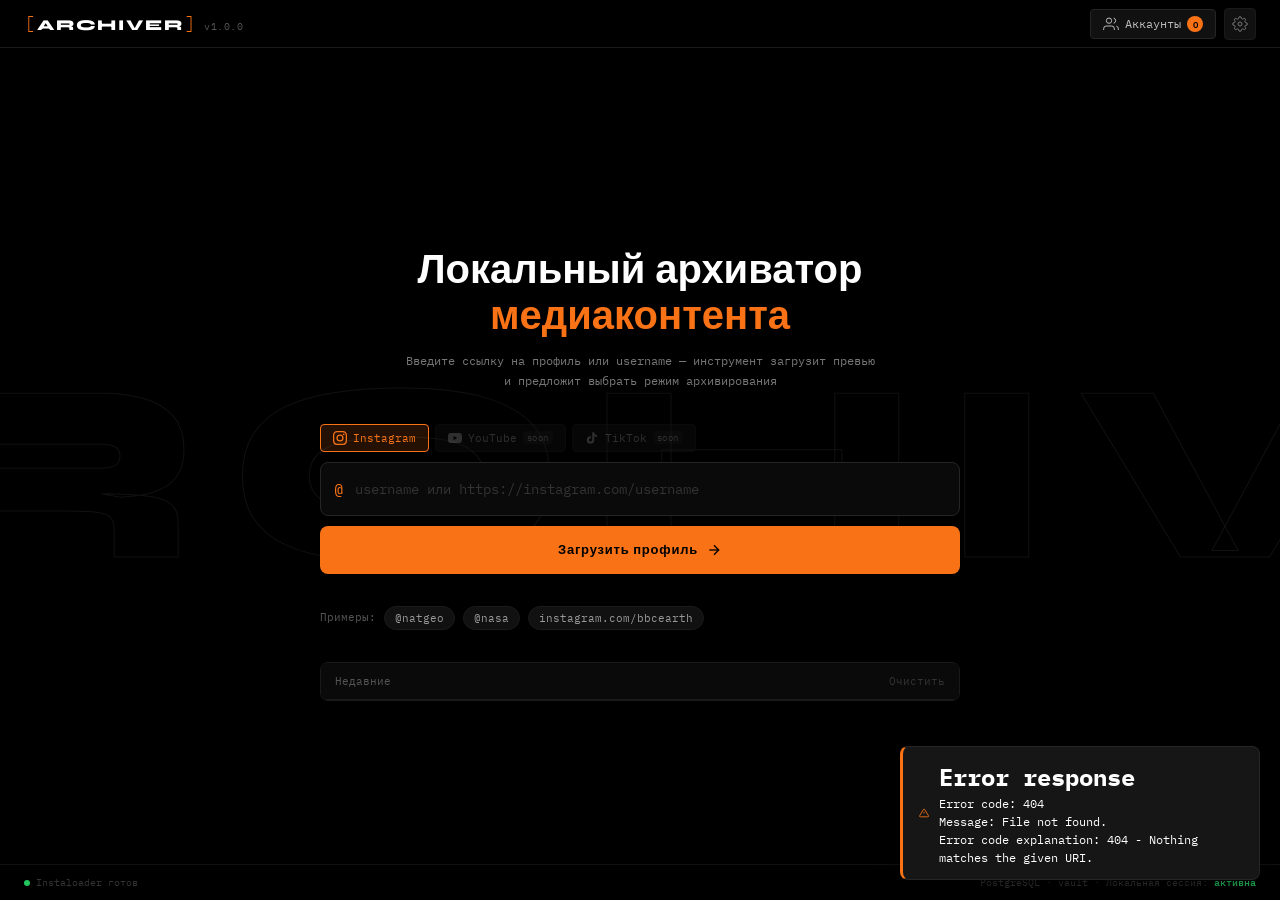
==== commit 84074eba: "Initial commit" ====
--- a/static/index.html
+++ b/static/index.html
@@ -10,7 +10,7 @@
   <link rel="preconnect" href="https://fonts.gstatic.com" crossorigin />
   <link href="https://fonts.googleapis.com/css2?family=IBM+Plex+Mono:ital,wght@0,300;0,400;0,500;0,600;1,300;1,400&family=Syne:wght@400;500;600;700;800&display=swap" rel="stylesheet" />
 
-  <link rel="stylesheet" href="style.css" />
+  <link rel="stylesheet" href="style.css?v=20260429-5" />
 </head>
 <body>
 
@@ -26,7 +26,7 @@
         <span class="logo-bracket">[</span>
         <span class="logo-name">ARCHIVER</span>
         <span class="logo-bracket">]</span>
-        <span class="logo-version">v0.9.1</span>
+        <span class="logo-version">v1.0.0</span>
       </div>
 
       <!-- Кнопки правой части шапки -->
@@ -843,7 +843,7 @@
       <!-- /accounts-list -->
 
       <!-- Кнопка добавления нового аккаунта -->
-      <button class="btn-add-account" id="btn-add-account">
+      <button class="btn-add-account" id="btn-add-account" type="button">
         <svg width="14" height="14" viewBox="0 0 24 24" fill="none" stroke="currentColor" stroke-width="2">
           <line x1="12" y1="5" x2="12" y2="19"/><line x1="5" y1="12" x2="19" y2="12"/>
         </svg>
@@ -854,29 +854,71 @@
       <div class="add-account-form" id="add-account-form" style="display:none">
         <div class="form-group">
           <label class="form-label">Username Instagram</label>
-          <input type="text" class="form-input" placeholder="@username" id="new-account-username" />
+          <input
+            type="text"
+            class="form-input"
+            placeholder="@username"
+            id="new-account-username"
+            autocomplete="off"
+          />
         </div>
         <div class="form-group">
-          <label class="form-label">Session файл (опционально)</label>
-          <div class="file-drop-zone" id="session-drop-zone">
-            <input type="file" id="session-file-input" class="sr-only" />
-            <svg width="20" height="20" viewBox="0 0 24 24" fill="none" stroke="currentColor" stroke-width="1.5">
-              <path d="M14 2H6a2 2 0 0 0-2 2v16a2 2 0 0 0 2 2h12a2 2 0 0 0 2-2V8z"/>
-              <polyline points="14 2 14 8 20 8"/>
-            </svg>
-            <span>Перетащите .session/cookies файл или <u>выберите</u></span>
-          </div>
+          <label class="form-label">Пароль Instagram</label>
+          <input
+            type="password"
+            class="form-input"
+            placeholder="Не сохраняется, только создаёт encrypted session"
+            id="new-account-password"
+            autocomplete="off"
+          />
         </div>
         <div class="form-group">
-          <label class="form-label">Тип секрета</label>
-          <select class="form-input" id="new-account-secret-kind">
-            <option value="session">Instaloader session</option>
-            <option value="cookies">Cookies file</option>
-          </select>
+          <label class="form-label">2FA код</label>
+          <input
+            type="text"
+            class="form-input"
+            placeholder="Если Instagram попросит код"
+            id="new-account-2fa"
+            inputmode="numeric"
+            autocomplete="one-time-code"
+          />
+        </div>
+        <button class="btn-secret-mode" id="btn-toggle-secret-mode" type="button">
+          Другой способ: session файл / sessionid
+        </button>
+        <div class="advanced-secret-block" id="advanced-secret-block" style="display:none">
+          <div class="form-group">
+            <label class="form-label">Session файл</label>
+            <div class="file-drop-zone" id="session-drop-zone">
+              <input type="file" id="session-file-input" class="sr-only" />
+              <svg width="20" height="20" viewBox="0 0 24 24" fill="none" stroke="currentColor" stroke-width="1.5">
+                <path d="M14 2H6a2 2 0 0 0-2 2v16a2 2 0 0 0 2 2h12a2 2 0 0 0 2-2V8z"/>
+                <polyline points="14 2 14 8 20 8"/>
+              </svg>
+              <span>Перетащите .session/cookies файл или <u>выберите</u></span>
+            </div>
+          </div>
+          <div class="form-group">
+            <label class="form-label">Session ID строка</label>
+            <textarea
+              class="form-input form-textarea"
+              id="new-account-secret-value"
+              placeholder='sessionid:"80162251144%3A..."'
+              spellcheck="false"
+            ></textarea>
+          </div>
+          <div class="form-group">
+            <label class="form-label">Тип секрета</label>
+            <select class="form-input" id="new-account-secret-kind">
+              <option value="session">Instaloader session</option>
+              <option value="sessionid">Session ID строка</option>
+              <option value="cookies">Cookies file</option>
+            </select>
+          </div>
         </div>
         <div class="form-actions">
-          <button class="btn-cancel-add" id="btn-cancel-add">Отмена</button>
-          <button class="btn-confirm-add" id="btn-confirm-add">Добавить</button>
+          <button class="btn-cancel-add" id="btn-cancel-add" type="button">Отмена</button>
+          <button class="btn-confirm-add" id="btn-confirm-add" type="button">Добавить</button>
         </div>
       </div>
 
@@ -1069,6 +1111,6 @@
     </div>
   </div>
 
-  <script src="app.js"></script>
+  <script src="app.js?v=20260429-5"></script>
 </body>
 </html>
--- a/static/style.css
+++ b/static/style.css
@@ -2295,6 +2295,39 @@
 }
 .form-input:focus { border-color: var(--orange); }
 .form-input::placeholder { color: var(--gray-600); }
+.form-textarea {
+  min-height: 74px;
+  height: auto;
+  resize: vertical;
+  padding: 9px 10px;
+  line-height: 1.4;
+  font-family: var(--font-mono);
+}
+
+.btn-secret-mode {
+  height: 34px;
+  border: 1px solid var(--gray-800);
+  border-radius: var(--radius-sm);
+  background: transparent;
+  color: var(--gray-400);
+  font-size: 11px;
+  cursor: pointer;
+  transition: all var(--transition);
+}
+.btn-secret-mode:hover {
+  color: var(--white);
+  border-color: var(--gray-700);
+  background: var(--gray-900);
+}
+.advanced-secret-block {
+  display: flex;
+  flex-direction: column;
+  gap: 12px;
+  padding: 12px;
+  border: 1px solid var(--gray-800);
+  border-radius: var(--radius-sm);
+  background: rgba(255,255,255,0.02);
+}
 
 /* Зона перетаскивания сессионного файла */
 .file-drop-zone {
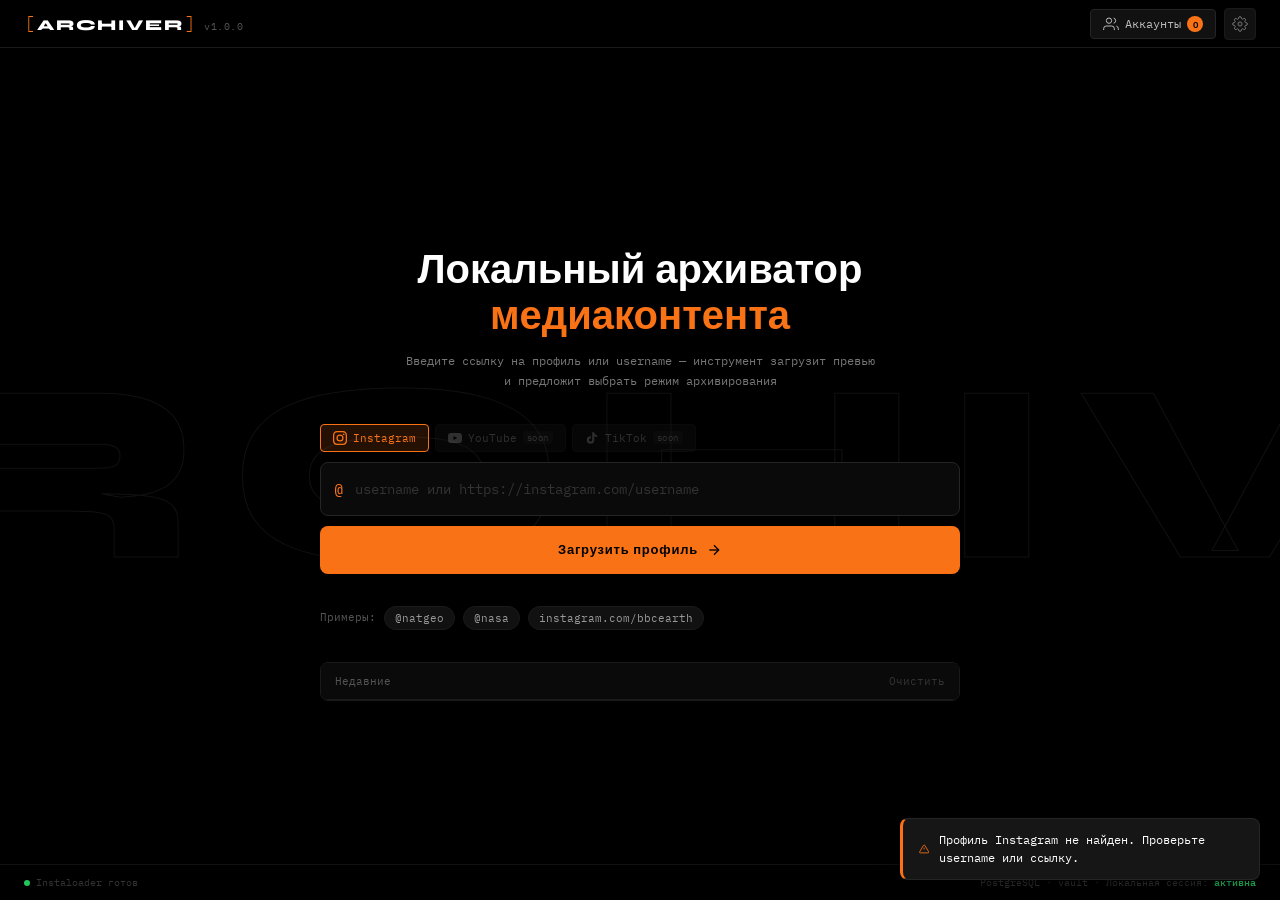
==== commit d34a151c: "day2" ====
--- a/static/index.html
+++ b/static/index.html
@@ -10,7 +10,7 @@
   <link rel="preconnect" href="https://fonts.gstatic.com" crossorigin />
   <link href="https://fonts.googleapis.com/css2?family=IBM+Plex+Mono:ital,wght@0,300;0,400;0,500;0,600;1,300;1,400&family=Syne:wght@400;500;600;700;800&display=swap" rel="stylesheet" />
 
-  <link rel="stylesheet" href="style.css?v=20260429-5" />
+  <link rel="stylesheet" href="style.css?v=20260430-3" />
 </head>
 <body>
 
@@ -1111,6 +1111,6 @@
     </div>
   </div>
 
-  <script src="app.js?v=20260429-5"></script>
+  <script src="app.js?v=20260430-3"></script>
 </body>
 </html>
--- a/static/style.css
+++ b/static/style.css
@@ -726,6 +726,20 @@
   box-shadow: 0 0 0 2px var(--black), 0 0 0 4px var(--orange);
 }
 
+.profile-avatar-img {
+  position: absolute;
+  inset: 0;
+  width: 100%;
+  height: 100%;
+  object-fit: cover;
+  border-radius: inherit;
+  z-index: 1;
+}
+
+.profile-avatar-has-image #profile-initials {
+  opacity: 0;
+}
+
 /* Бейдж верификации */
 .verified-badge {
   position: absolute;
@@ -739,6 +753,7 @@
   align-items: center;
   justify-content: center;
   border: 1px solid var(--orange);
+  z-index: 2;
 }
 
 /* Имя и username */
@@ -1335,6 +1350,19 @@
 }
 .stories-scroll::-webkit-scrollbar { display: none; }
 
+.story-empty-state {
+  min-height: 64px;
+  width: 100%;
+  border: 1px dashed var(--gray-800);
+  border-radius: var(--radius-sm);
+  display: flex;
+  align-items: center;
+  justify-content: center;
+  color: var(--gray-500);
+  font-size: 11px;
+  background: rgba(255,255,255,0.015);
+}
+
 /* Элемент Story */
 .story-item {
   display: flex;
@@ -1494,6 +1522,9 @@
   grid-template-columns: repeat(auto-fill, minmax(160px, 1fr));
   gap: 6px;
 }
+.posts-grid.posts-grid-empty {
+  display: block;
+}
 
 /* Карточка поста в сетке */
 .post-card {
@@ -1510,6 +1541,46 @@
 .post-card:hover .post-overlay { opacity: 1; }
 .post-card.selected { border-color: var(--orange); }
 .post-card.selected .post-checkbox-wrap { opacity: 1; }
+
+.post-media-shell {
+  position: absolute;
+  inset: 0;
+  background: var(--gray-950);
+}
+
+.post-image {
+  width: 100%;
+  height: 100%;
+  object-fit: cover;
+  display: block;
+}
+
+.post-image-fallback,
+.posts-empty-state {
+  width: 100%;
+  height: 100%;
+  min-height: 160px;
+  display: flex;
+  align-items: center;
+  justify-content: center;
+  text-align: center;
+  color: var(--gray-500);
+  font-size: 11px;
+  padding: 16px;
+  background:
+    linear-gradient(135deg, rgba(255,255,255,0.03), rgba(255,255,255,0)),
+    var(--gray-900);
+}
+
+.post-image-fallback.is-hidden {
+  display: none;
+}
+
+.posts-empty-state {
+  border: 1px dashed var(--gray-800);
+  border-radius: var(--radius-sm);
+  min-height: 220px;
+}
 
 /* Изображение-заглушка поста (градиент) */
 .post-thumb {
@@ -1761,6 +1832,14 @@
   top: 12px;
   left: 12px;
   z-index: 5;
+  display: flex;
+  align-items: center;
+  gap: 6px;
+  padding: 5px 8px;
+  border-radius: var(--radius-sm);
+  background: rgba(0,0,0,0.68);
+  color: var(--white);
+  font-size: 10px;
 }
 
 .preview-media-content {
@@ -1769,6 +1848,32 @@
   display: flex;
   align-items: center;
   justify-content: center;
+}
+
+.preview-real-image {
+  width: 100%;
+  height: 100%;
+  object-fit: contain;
+  display: block;
+  background: var(--gray-950);
+}
+
+.preview-fallback {
+  width: 100%;
+  height: 100%;
+  min-height: 320px;
+  display: flex;
+  align-items: center;
+  justify-content: center;
+  color: var(--gray-500);
+  font-size: 12px;
+  background:
+    linear-gradient(135deg, rgba(255,255,255,0.03), rgba(255,255,255,0)),
+    var(--gray-900);
+}
+
+.preview-fallback.is-hidden {
+  display: none;
 }
 
 /* Заглушка изображения */
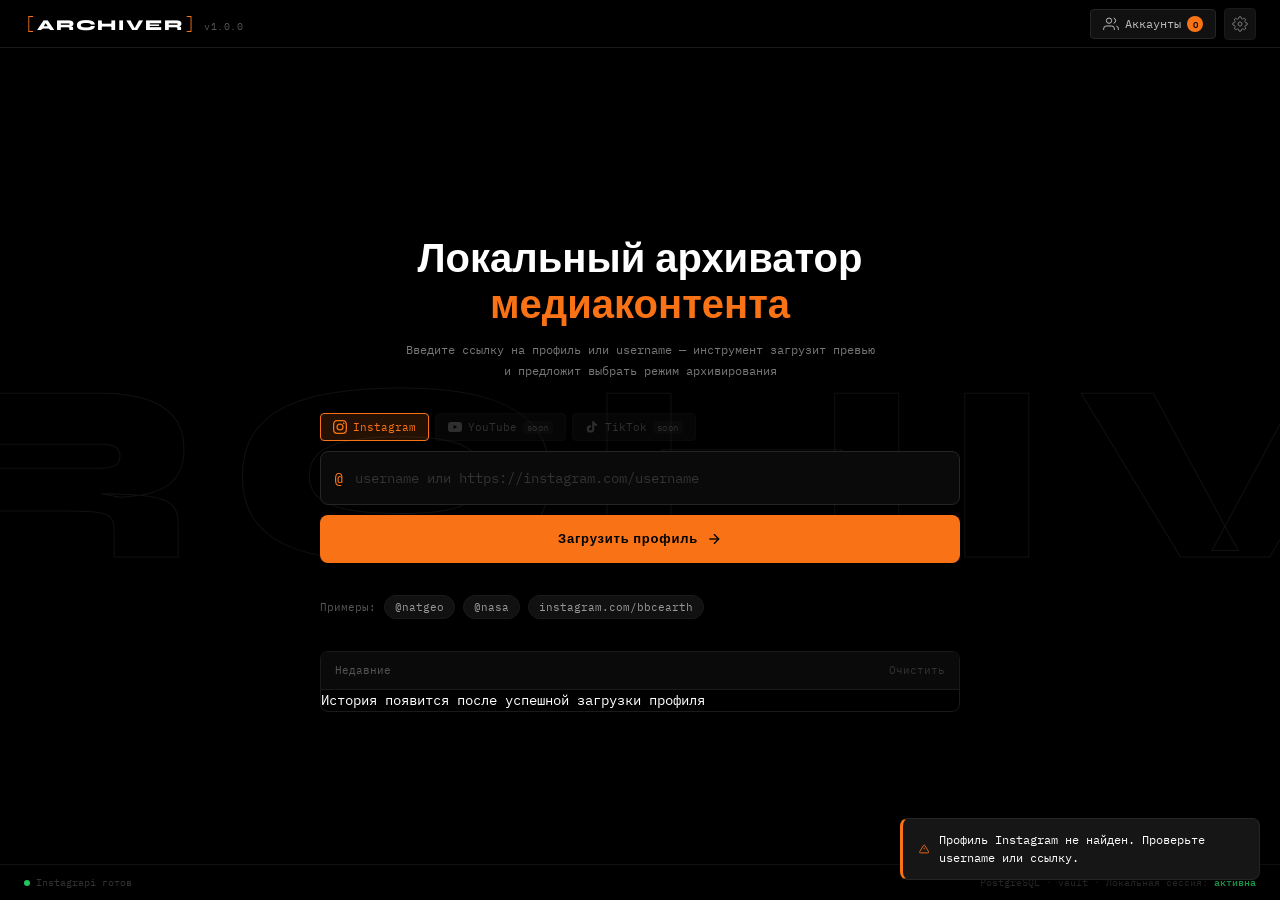
==== commit 6df14bbf: "Update project" ====
--- a/static/index.html
+++ b/static/index.html
@@ -147,16 +147,6 @@
             <button class="recent-clear-btn" id="btn-clear-history">Очистить</button>
           </div>
           <div class="recent-list" id="recent-list">
-            <button class="recent-item" data-val="natgeo">
-              <span class="recent-icon">⏱</span>
-              <span>natgeo</span>
-              <span class="recent-time">5 мин назад</span>
-            </button>
-            <button class="recent-item" data-val="nasa">
-              <span class="recent-icon">⏱</span>
-              <span>nasa</span>
-              <span class="recent-time">2 дня назад</span>
-            </button>
           </div>
         </div>
 
@@ -166,7 +156,7 @@
       <footer class="search-footer">
         <div class="footer-status">
           <span class="status-dot status-ok"></span>
-          <span>Instaloader готов</span>
+          <span>Instagrapi готов</span>
         </div>
         <div class="footer-info">
           PostgreSQL · <span id="db-size">vault</span> · Локальная сессия: <span class="session-badge">активна</span>
@@ -198,7 +188,7 @@
         <div class="breadcrumb">
           <span class="breadcrumb-platform">instagram</span>
           <span class="breadcrumb-sep">/</span>
-          <span class="breadcrumb-username" id="bc-username">natgeo</span>
+          <span class="breadcrumb-username" id="bc-username">—</span>
         </div>
       </div>
 
@@ -243,8 +233,7 @@
           <!-- Аватар профиля -->
           <div class="profile-avatar-wrap">
             <div class="profile-avatar" id="profile-avatar">
-              <!-- Иницалы как заглушка (в реальности — <img>) -->
-              <span id="profile-initials">NG</span>
+              <span id="profile-initials">IG</span>
               <!-- Верификация -->
               <div class="verified-badge" title="Верифицированный аккаунт">
                 <svg width="10" height="10" viewBox="0 0 24 24" fill="#F97316">
@@ -256,8 +245,8 @@
 
           <!-- Имя и username -->
           <div class="profile-identity">
-            <h2 class="profile-fullname" id="profile-fullname">National Geographic</h2>
-            <span class="profile-username" id="profile-username">@natgeo</span>
+            <h2 class="profile-fullname" id="profile-fullname">—</h2>
+            <span class="profile-username" id="profile-username">@—</span>
             <!-- Тип аккаунта -->
             <span class="profile-type-badge">Публичный</span>
           </div>
@@ -265,37 +254,35 @@
           <!-- Счётчики профиля -->
           <div class="profile-stats">
             <div class="stat-item">
-              <span class="stat-value" id="stat-posts">1 848</span>
+              <span class="stat-value" id="stat-posts">—</span>
               <span class="stat-label">публикаций</span>
             </div>
             <div class="stat-divider"></div>
             <div class="stat-item">
-              <span class="stat-value" id="stat-followers">19.4M</span>
+              <span class="stat-value" id="stat-followers">—</span>
               <span class="stat-label">подписчиков</span>
             </div>
             <div class="stat-divider"></div>
             <div class="stat-item">
-              <span class="stat-value" id="stat-following">143</span>
+              <span class="stat-value" id="stat-following">—</span>
               <span class="stat-label">подписок</span>
             </div>
           </div>
 
           <!-- Биография профиля -->
           <div class="profile-bio" id="profile-bio">
-            <p>🌍 Inspiring people to care about the planet since 1888.</p>
-            <p>📷 Photos & stories from our photographers & explorers.</p>
-            <a href="#" class="bio-link" onclick="return false">natgeo.com/wildwatch</a>
+            <p>Загрузите профиль через поиск.</p>
           </div>
 
           <!-- Мета-информация: дата регистрации, категория -->
           <div class="profile-meta">
             <div class="meta-row">
               <svg width="12" height="12" viewBox="0 0 24 24" fill="none" stroke="currentColor" stroke-width="2"><rect x="3" y="4" width="18" height="18" rx="2" ry="2"/><line x1="16" y1="2" x2="16" y2="6"/><line x1="8" y1="2" x2="8" y2="6"/><line x1="3" y1="10" x2="21" y2="10"/></svg>
-              <span>С 2010 года в Instagram</span>
+              <span>—</span>
             </div>
             <div class="meta-row">
               <svg width="12" height="12" viewBox="0 0 24 24" fill="none" stroke="currentColor" stroke-width="2"><path d="M21 10c0 7-9 13-9 13s-9-6-9-13a9 9 0 0 1 18 0z"/><circle cx="12" cy="10" r="3"/></svg>
-              <span>Издание / СМИ</span>
+              <span>—</span>
             </div>
           </div>
 
@@ -462,7 +449,7 @@
                 <line x1="12" y1="15" x2="12" y2="3"/>
               </svg>
               Скачать ZIP
-              <span class="zip-size">178.4 MB</span>
+              <span class="zip-size">—</span>
             </button>
           </div>
 
@@ -480,7 +467,7 @@
             </div>
 
             <div class="progress-details">
-              <span id="progress-current">0</span> / <span id="progress-total">30</span> постов
+              <span id="progress-current">0</span> / <span id="progress-total">0</span> постов
             </div>
 
             <div class="progress-controls">
@@ -543,7 +530,7 @@
         <div class="stories-strip" id="stories-strip">
           <div class="stories-header">
             <span class="stories-title">Stories Highlights</span>
-            <span class="stories-count" id="stories-count">14 highlights</span>
+            <span class="stories-count" id="stories-count">0 highlights</span>
           </div>
           <div class="stories-scroll" id="stories-scroll">
             <!-- Stories генерируются JavaScript'ом -->
@@ -613,7 +600,7 @@
           <!-- Конец списка -->
           <div class="grid-end" id="grid-end" style="display:none">
             <div class="grid-end-line"></div>
-            <span>Загружено <strong id="total-loaded">48</strong> из <strong>1848</strong> публикаций</span>
+            <span>Загружено <strong id="total-loaded">0</strong> из <strong>0</strong> публикаций</span>
             <button class="btn-load-more" id="btn-load-more">Загрузить ещё 48</button>
           </div>
         </div>
@@ -661,11 +648,7 @@
         <div class="preview-media-type" id="preview-media-type"></div>
         <!-- Основное изображение/видео -->
         <div class="preview-media-content" id="preview-media-content">
-          <!-- Заглушка изображения -->
-          <div class="preview-img-placeholder" id="preview-img-placeholder">
-            <div class="placeholder-pattern"></div>
-            <div class="placeholder-shimmer"></div>
-          </div>
+          <div class="preview-fallback">Preview недоступно</div>
         </div>
         <!-- Навигация по каруселям -->
         <div class="carousel-dots" id="carousel-dots"></div>
@@ -676,10 +659,10 @@
 
         <!-- Шапка поста: автор и дата -->
         <div class="preview-post-header">
-          <div class="preview-author-avatar" id="preview-author-avatar">NG</div>
+          <div class="preview-author-avatar" id="preview-author-avatar">IG</div>
           <div class="preview-author-info">
-            <span class="preview-author-name" id="preview-author-name">natgeo</span>
-            <span class="preview-post-date" id="preview-post-date">14 апр 2024</span>
+            <span class="preview-author-name" id="preview-author-name">—</span>
+            <span class="preview-post-date" id="preview-post-date">—</span>
           </div>
           <!-- Кнопка выделения поста из модала -->
           <div class="preview-select-wrap">
@@ -696,13 +679,13 @@
             <svg width="14" height="14" viewBox="0 0 24 24" fill="none" stroke="currentColor" stroke-width="2">
               <path d="M20.84 4.61a5.5 5.5 0 0 0-7.78 0L12 5.67l-1.06-1.06a5.5 5.5 0 0 0-7.78 7.78l1.06 1.06L12 21.23l7.78-7.78 1.06-1.06a5.5 5.5 0 0 0 0-7.78z"/>
             </svg>
-            <span id="preview-likes">247K</span>
+            <span id="preview-likes">—</span>
           </div>
           <div class="post-stat">
             <svg width="14" height="14" viewBox="0 0 24 24" fill="none" stroke="currentColor" stroke-width="2">
               <path d="M21 15a2 2 0 0 1-2 2H7l-4 4V5a2 2 0 0 1 2-2h14a2 2 0 0 1 2 2z"/>
             </svg>
-            <span id="preview-comments-count">1.2K</span>
+            <span id="preview-comments-count">—</span>
           </div>
           <div class="post-stat post-stat-type">
             <svg width="14" height="14" viewBox="0 0 24 24" fill="none" stroke="currentColor" stroke-width="2">
@@ -710,7 +693,7 @@
               <circle cx="8.5" cy="8.5" r="1.5"/>
               <polyline points="21 15 16 10 5 21"/>
             </svg>
-            <span id="preview-type-label">Фото</span>
+            <span id="preview-type-label">—</span>
           </div>
           <div class="post-stat">
             <svg width="14" height="14" viewBox="0 0 24 24" fill="none" stroke="currentColor" stroke-width="2">
@@ -722,14 +705,14 @@
               <line x1="3" y1="12" x2="3.01" y2="12"/>
               <line x1="3" y1="18" x2="3.01" y2="18"/>
             </svg>
-            <span id="preview-post-id">shortcode: AbCdEfG</span>
+            <span id="preview-post-id">—</span>
           </div>
         </div>
 
         <!-- Описание поста -->
         <div class="preview-caption-wrap">
           <div class="preview-caption" id="preview-caption">
-            Загрузка описания поста...
+            —
           </div>
           <button class="caption-toggle" id="caption-toggle">Читать полностью</button>
         </div>
@@ -817,8 +800,8 @@
       <!-- Описание -->
       <p class="drawer-desc">
         Привязанные Instagram-аккаунты для авторизованного скачивания.
-        Session file используется для доступа к приватному контенту.
-        Создать session можно командой: <code>instaloader --login=YOUR_USERNAME</code>.
+        Session/cookies используются для доступа к приватному контенту.
+        Legacy session можно создать командой: <code>instaloader --login=YOUR_USERNAME</code>.
       </p>
 
       <!-- Список аккаунтов -->
@@ -857,62 +840,39 @@
           <input
             type="text"
             class="form-input"
-            placeholder="@username"
+            placeholder="@username или оставьте пустым для автоопределения"
             id="new-account-username"
             autocomplete="off"
           />
         </div>
-        <div class="form-group">
-          <label class="form-label">Пароль Instagram</label>
-          <input
-            type="password"
-            class="form-input"
-            placeholder="Не сохраняется, только создаёт encrypted session"
-            id="new-account-password"
-            autocomplete="off"
-          />
-        </div>
-        <div class="form-group">
-          <label class="form-label">2FA код</label>
-          <input
-            type="text"
-            class="form-input"
-            placeholder="Если Instagram попросит код"
-            id="new-account-2fa"
-            inputmode="numeric"
-            autocomplete="one-time-code"
-          />
-        </div>
-        <button class="btn-secret-mode" id="btn-toggle-secret-mode" type="button">
-          Другой способ: session файл / sessionid
-        </button>
-        <div class="advanced-secret-block" id="advanced-secret-block" style="display:none">
+        <div class="advanced-secret-block" id="advanced-secret-block" style="display:flex">
           <div class="form-group">
-            <label class="form-label">Session файл</label>
+            <label class="form-label">Cookie jar / settings файл</label>
             <div class="file-drop-zone" id="session-drop-zone">
               <input type="file" id="session-file-input" class="sr-only" />
               <svg width="20" height="20" viewBox="0 0 24 24" fill="none" stroke="currentColor" stroke-width="1.5">
                 <path d="M14 2H6a2 2 0 0 0-2 2v16a2 2 0 0 0 2 2h12a2 2 0 0 0 2-2V8z"/>
                 <polyline points="14 2 14 8 20 8"/>
               </svg>
-              <span>Перетащите .session/cookies файл или <u>выберите</u></span>
+              <span>Перетащите cookies/settings файл или <u>выберите</u></span>
             </div>
           </div>
           <div class="form-group">
-            <label class="form-label">Session ID строка</label>
+            <label class="form-label">Cookie jar / legacy sessionid</label>
             <textarea
               class="form-input form-textarea"
               id="new-account-secret-value"
-              placeholder='sessionid:"80162251144%3A..."'
+              placeholder='sessionid=...; csrftoken=...; ds_user_id=...'
               spellcheck="false"
             ></textarea>
           </div>
           <div class="form-group">
-            <label class="form-label">Тип секрета</label>
+            <label class="form-label">Тип импорта</label>
             <select class="form-input" id="new-account-secret-kind">
-              <option value="session">Instaloader session</option>
-              <option value="sessionid">Session ID строка</option>
-              <option value="cookies">Cookies file</option>
+              <option value="cookies">Browser cookie jar</option>
+              <option value="settings">Instagrapi settings JSON</option>
+              <option value="sessionid">Legacy sessionid</option>
+              <option value="session">Legacy Instaloader session</option>
             </select>
           </div>
         </div>
@@ -931,8 +891,8 @@
           <path d="M12 22s8-4 8-10V5l-8-3-8 3v7c0 6 8 10 8 10z"/>
         </svg>
         <p>
-          Archiver не обходит ограничения Instagram. Session файлы хранятся
-          локально и используются только для авторизованных запросов через Instaloader.
+          Archiver не обходит ограничения Instagram. Session/cookies хранятся
+          локально и используются только для авторизованных запросов через instagrapi.
         </p>
       </div>
 
@@ -1014,7 +974,7 @@
 
   <!-- =====================================================
        SETUP/LOGIN OVERLAYS
-       Встроены поверх макета, не меняют основную верстку
+       Встроены поверх основной верстки
   ====================================================== -->
   <div class="auth-overlay" id="setup-overlay">
     <div class="auth-modal">
--- a/static/style.css
+++ b/static/style.css
@@ -1582,21 +1582,6 @@
   min-height: 220px;
 }
 
-/* Изображение-заглушка поста (градиент) */
-.post-thumb {
-  width: 100%;
-  height: 100%;
-  object-fit: cover;
-}
-
-/* Цветные заглушки для постов */
-.post-placeholder {
-  width: 100%;
-  height: 100%;
-  position: absolute;
-  inset: 0;
-}
-
 /* Оверлей с деталями при наведении */
 .post-overlay {
   position: absolute;
@@ -1874,36 +1859,6 @@
 
 .preview-fallback.is-hidden {
   display: none;
-}
-
-/* Заглушка изображения */
-.preview-img-placeholder {
-  width: 100%;
-  height: 100%;
-  position: relative;
-  overflow: hidden;
-}
-
-.placeholder-pattern {
-  position: absolute;
-  inset: 0;
-  background: var(--gray-900);
-}
-
-/* Мерцающий эффект загрузки (shimmer) */
-.placeholder-shimmer {
-  position: absolute;
-  inset: 0;
-  background: linear-gradient(90deg,
-    transparent 0%,
-    rgba(255,255,255,0.03) 50%,
-    transparent 100%
-  );
-  animation: shimmer 1.5s infinite;
-}
-@keyframes shimmer {
-  0% { transform: translateX(-100%); }
-  100% { transform: translateX(100%); }
 }
 
 /* Точки-навигаторы карусели */
@@ -2725,7 +2680,7 @@
 
 /* =======================================================
    SETUP / LOGIN / SETTINGS OVERLAYS
-   Дополнительные состояния сервиса в той же OLED-теме макета
+   Дополнительные состояния сервиса в той же OLED-теме интерфейса
    ======================================================= */
 .auth-overlay {
   position: fixed;
